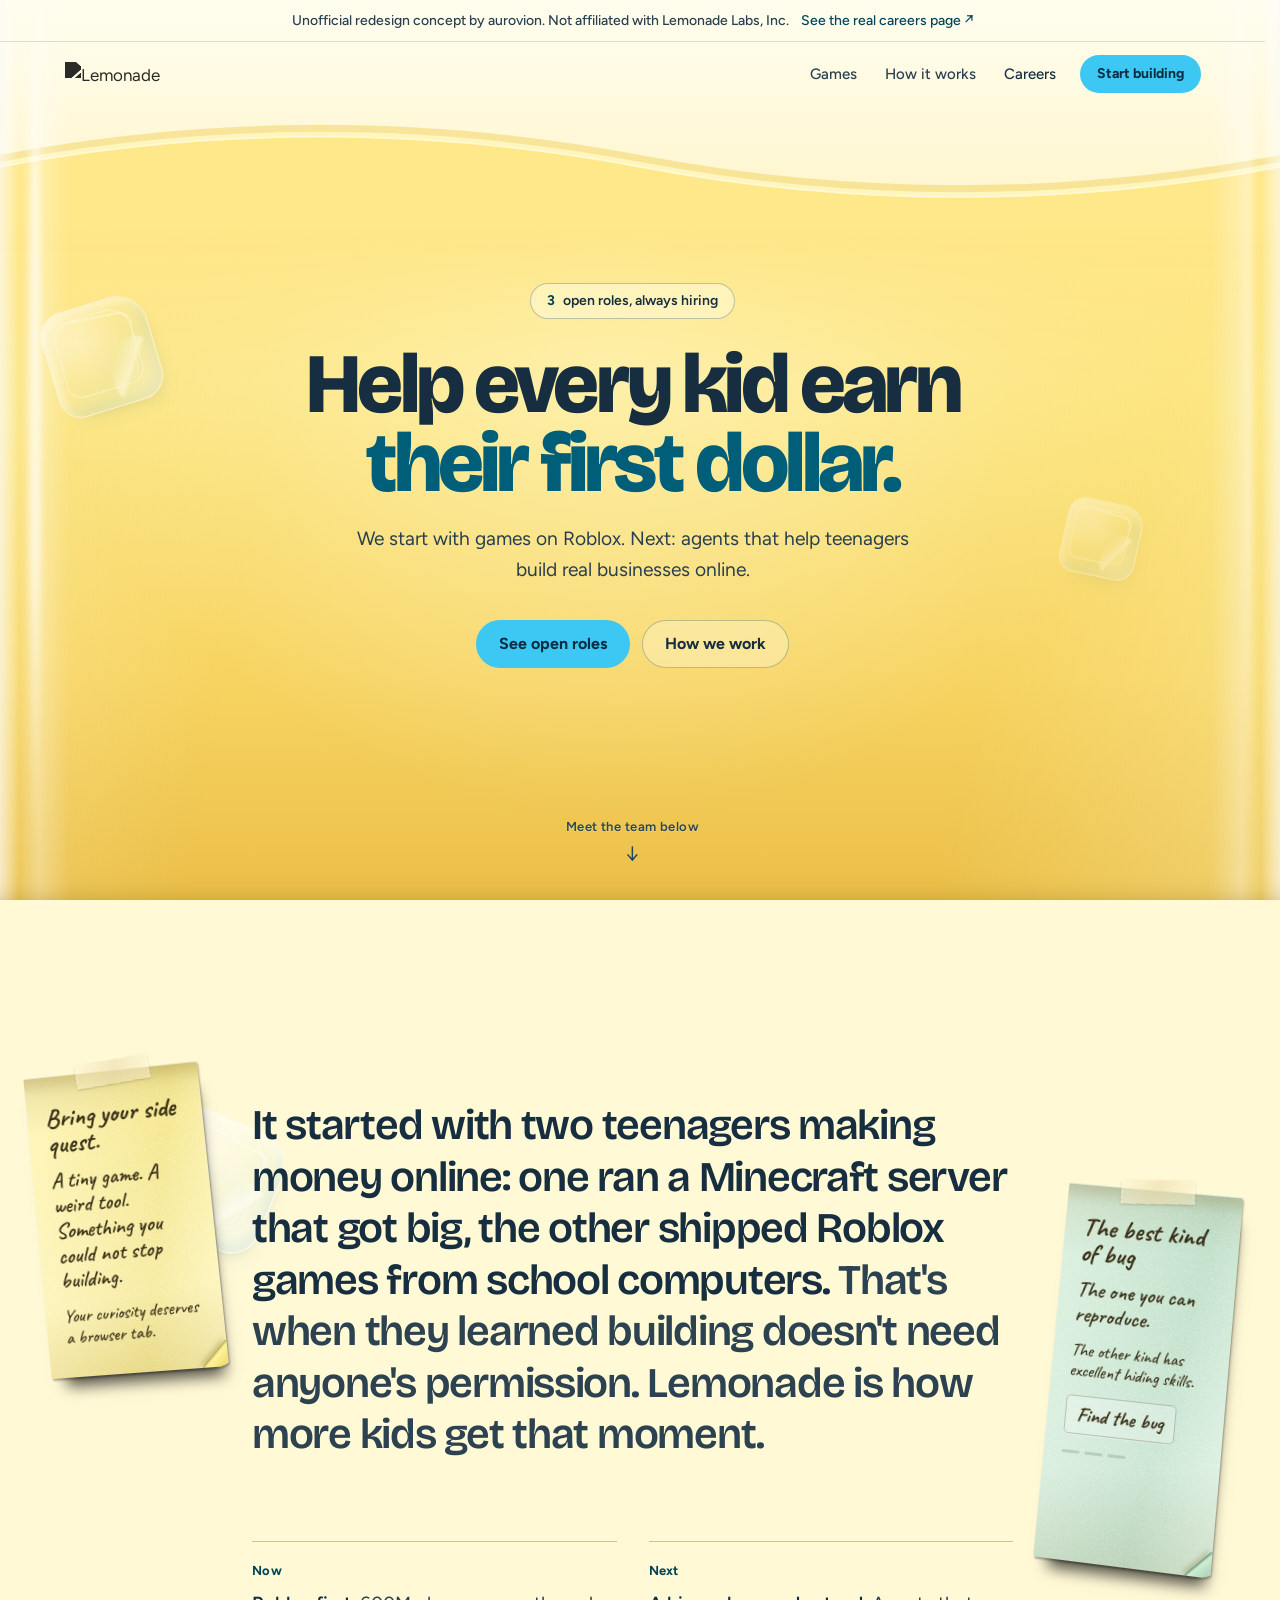
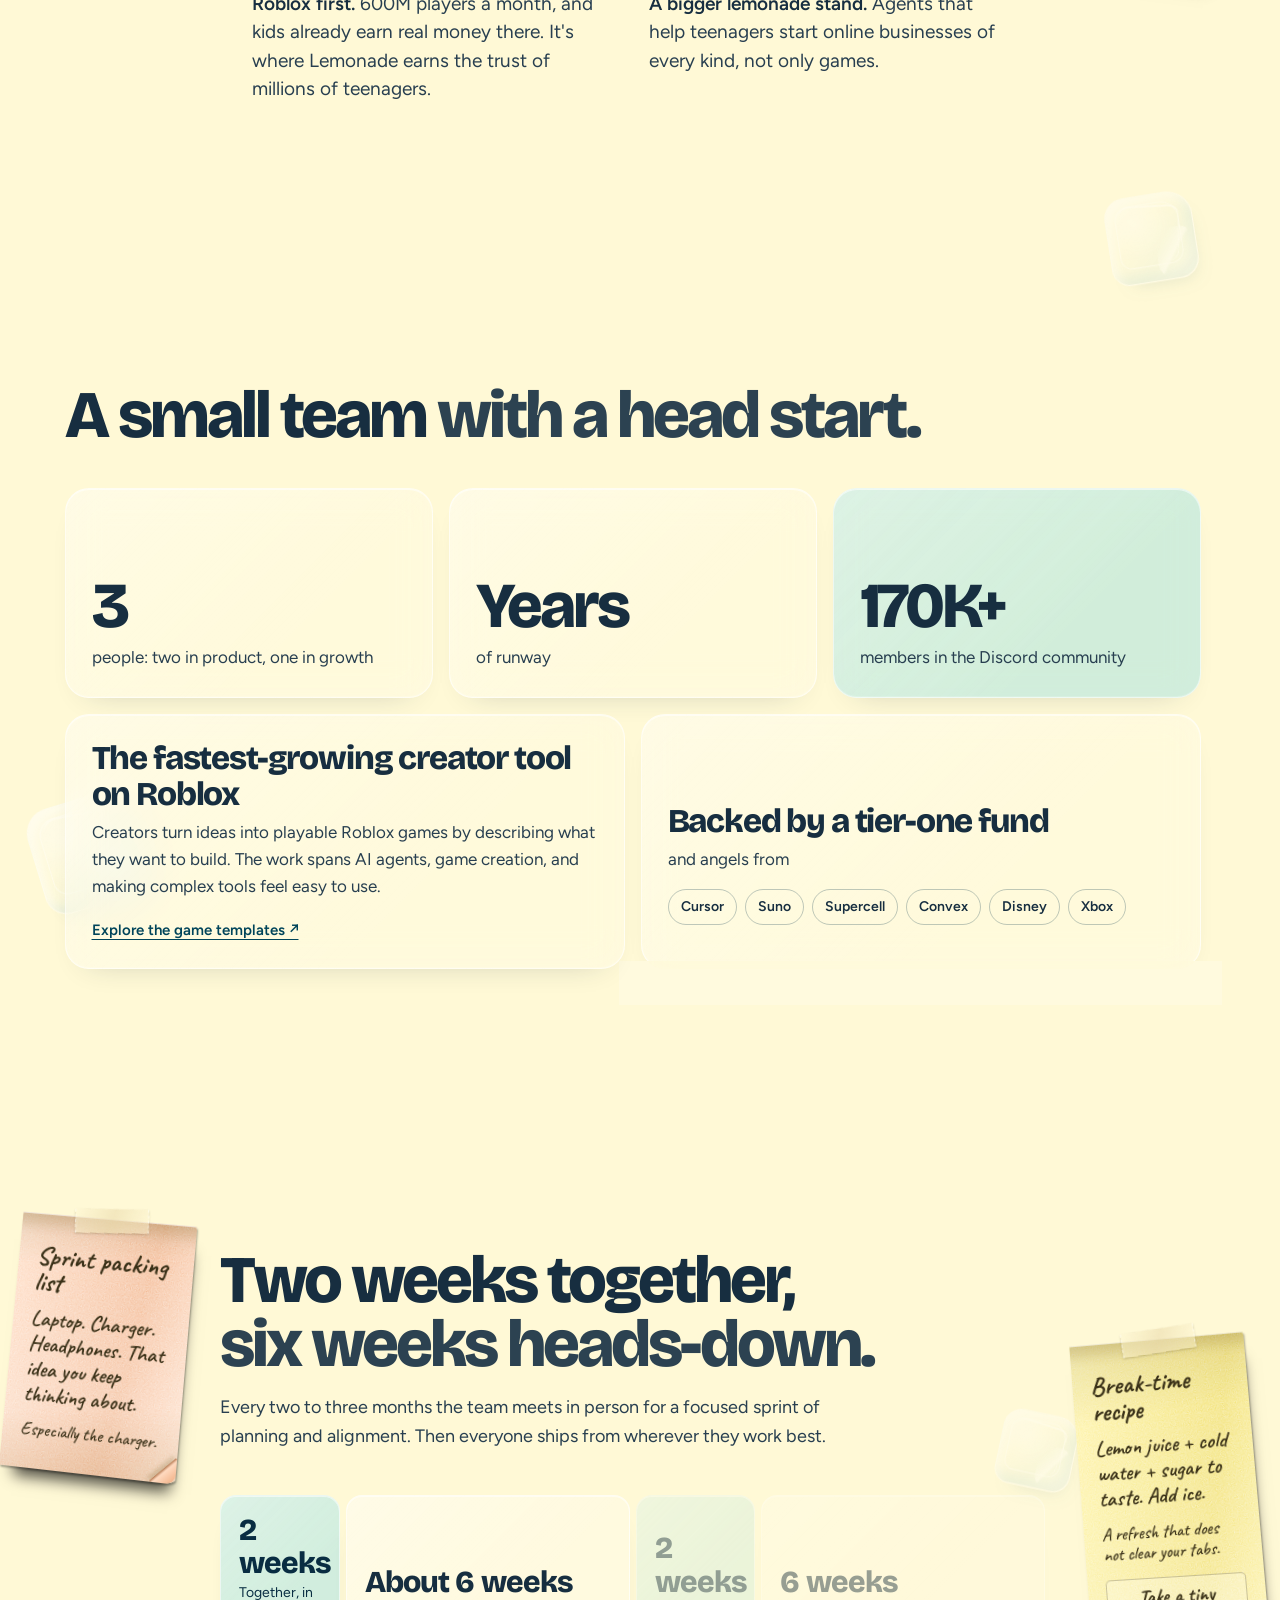
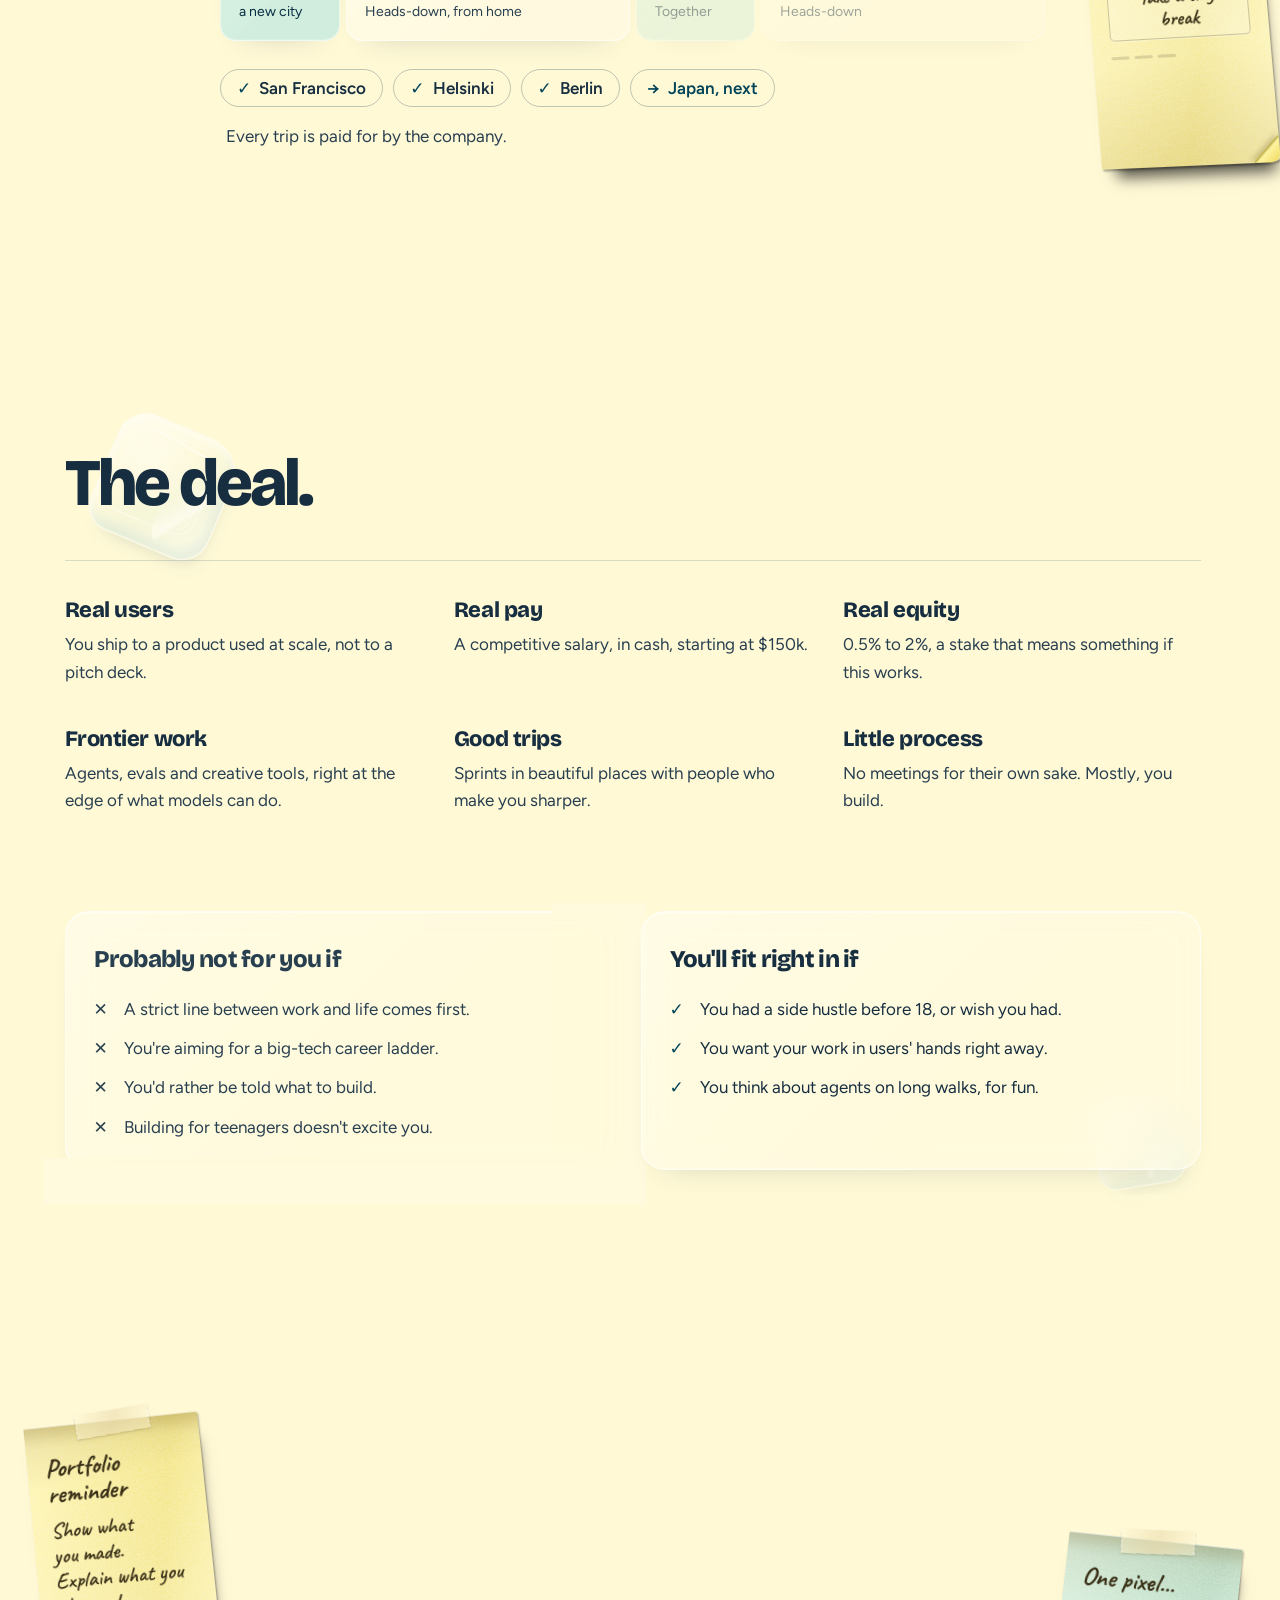
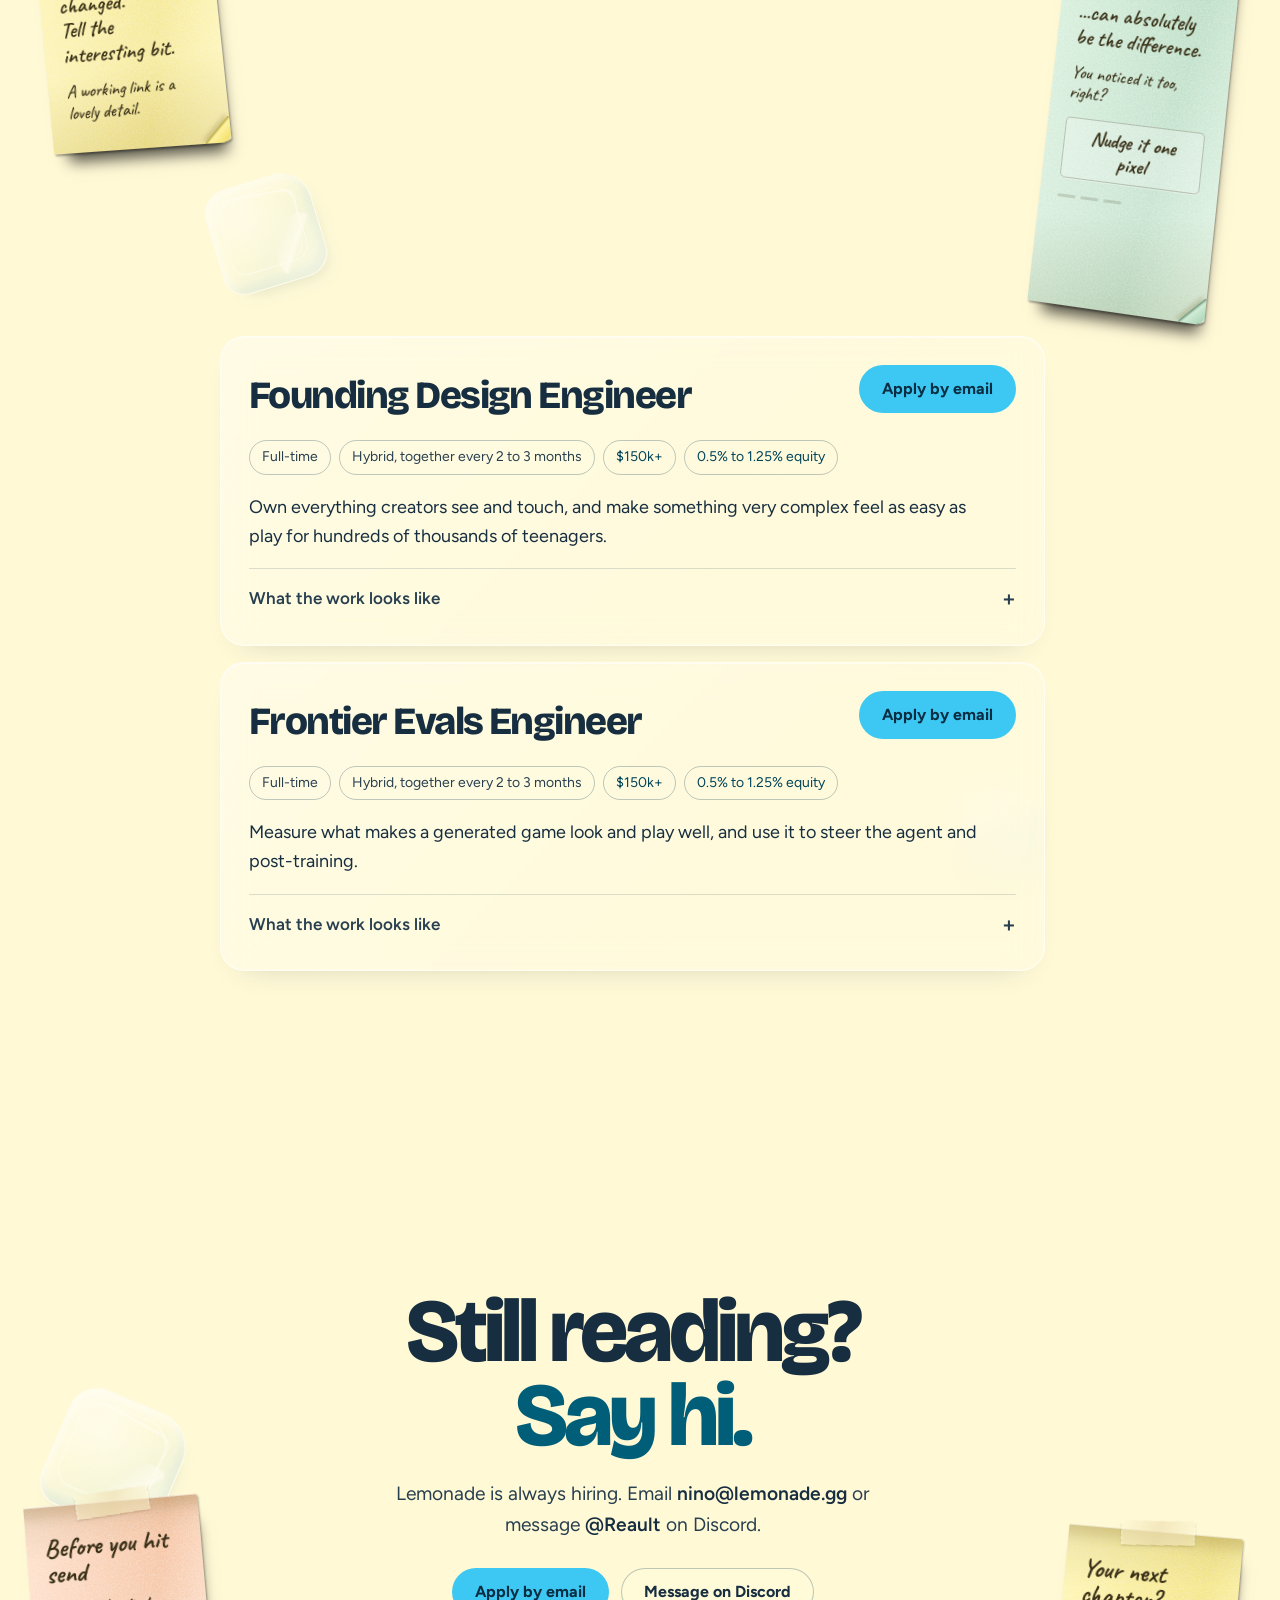
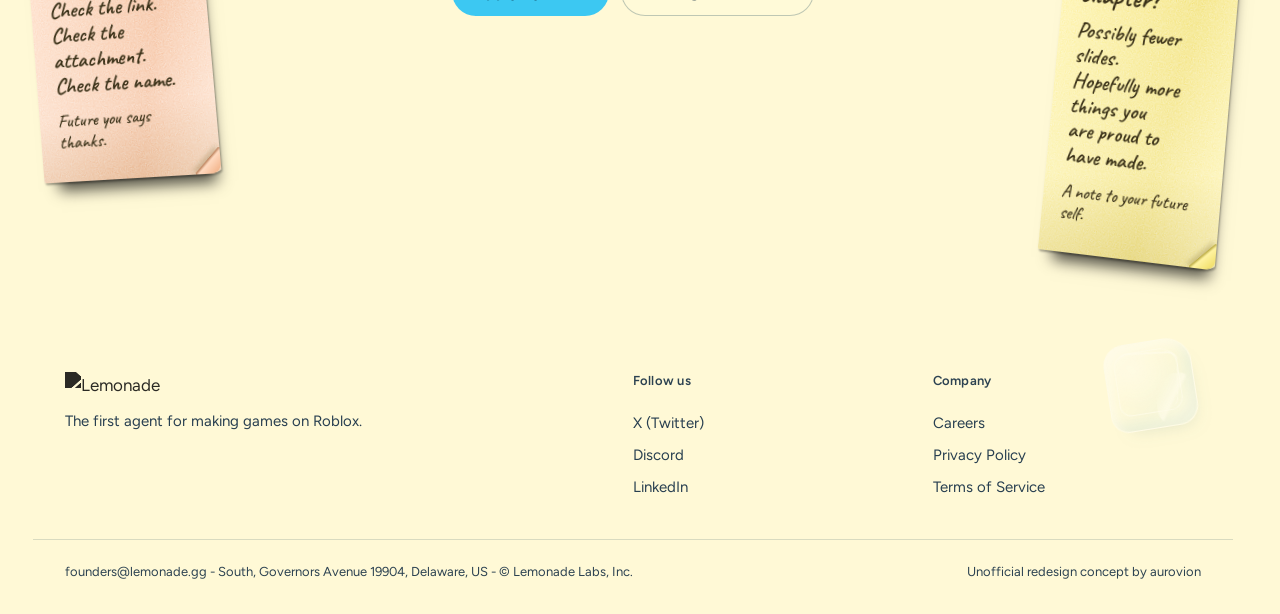
==== careers/index.html @ 708372db "Add files via upload" ====
<!doctype html>
<html lang="en" class="lemonade-theme careers-page">
<!--
Lemonade glass experiment. Scope: background and the contrast of existing surfaces.
THESIS: the viewport is a glass of lemonade; rising bubbles replace the night sky.
OWN-WORLD: transparent lemon yellow, cyan accents and blue ink, refracted edges, a slow liquid surface.
STORY: the original game-building and careers content and interactions stay in place.
FIRST VIEWPORT: the existing centered hero sits beneath a full-width liquid meniscus.
FORM: user-selected background experiment; existing page composition is retained.
-->
<head>
<meta charset="utf-8">
<meta name="viewport" content="width=device-width, initial-scale=1">
<title>Careers · Lemonade · Redesign concept</title>
<meta name="description" content="Unofficial redesign concept of the Lemonade careers page: the mission, how the team works, and the open roles.">
<!-- A concept of someone else's product: keep it out of search results. -->
<meta name="robots" content="noindex">
<meta name="theme-color" content="#fff9d6">
<script src="../background-state.js"></script>
<link rel="preconnect" href="https://fonts.googleapis.com">
<link rel="preconnect" href="https://fonts.gstatic.com" crossorigin>
<link rel="stylesheet" href="https://fonts.googleapis.com/css2?family=Bricolage+Grotesque:opsz,wght@12..96,500..800&family=Figtree:wght@400..700&family=Caveat:wght@500;600;700&display=swap">
<script src="script.js"></script>
<link rel="stylesheet" href="styles.css">
<link rel="stylesheet" href="../glass.css">
<script src="../pink-fluid.js" defer></script>
<script src="../glass.js" defer></script>
</head>
<body>
<div class="lemonade-glass" aria-hidden="true">
  <div class="glass-air"></div><div class="surface-fill"></div>
  <div class="liquid-body"><div class="liquid-light"></div>
    <div class="pink-spread"></div>
    <div class="fizz-field"></div>
    <div class="bubble-field">
      <div class="bubble-layer bubbles-far" data-bubble-depth="0.25"></div>
      <div class="bubble-layer bubbles-mid" data-bubble-depth="0.55"></div>
      <div class="bubble-layer bubbles-near" data-bubble-depth="1"></div>
    </div>
  </div>
  <div class="surface-viewport">
<div class="lemonade-surface" aria-hidden="true">
  <div class="liquid-surface surface-back"><svg fill="#f3d668" viewBox="0 0 2880 160" preserveAspectRatio="none" focusable="false"><path d="M0 64 C240 18 480 18 720 64 C960 110 1200 110 1440 64 C1680 18 1920 18 2160 64 C2400 110 2640 110 2880 64 V160 H0Z"/></svg></div>
  <div class="liquid-surface surface-middle"><svg fill="#fff6bf" viewBox="0 0 2880 160" preserveAspectRatio="none" focusable="false"><path d="M0 64 C240 18 480 18 720 64 C960 110 1200 110 1440 64 C1680 18 1920 18 2160 64 C2400 110 2640 110 2880 64 V160 H0Z"/></svg></div>
  <div class="liquid-surface surface-front"><svg fill="#ffe88a" viewBox="0 0 2880 160" preserveAspectRatio="none" focusable="false"><path d="M0 64 C240 18 480 18 720 64 C960 110 1200 110 1440 64 C1680 18 1920 18 2160 64 C2400 110 2640 110 2880 64 V160 H0Z"/><path class="wave-edge" fill="none" d="M0 64 C240 18 480 18 720 64 C960 110 1200 110 1440 64 C1680 18 1920 18 2160 64 C2400 110 2640 110 2880 64"/></svg></div>
</div>
  </div>
  <div class="pink-pour">
    <div class="pink-plume"><svg viewBox="0 0 600 700" preserveAspectRatio="xMidYMin meet" focusable="false">
      <defs>
        <linearGradient id="dye-ribbon" x1="0" y1="0" x2=".2" y2="1"><stop stop-color="#cc244f" stop-opacity=".78"/><stop offset=".36" stop-color="#e64376" stop-opacity=".52"/><stop offset="1" stop-color="#f29bb8" stop-opacity="0"/></linearGradient>
        <radialGradient id="dye-cloud"><stop stop-color="#e9477a" stop-opacity=".38"/><stop offset=".5" stop-color="#ed7299" stop-opacity=".2"/><stop offset="1" stop-color="#f6b4cc" stop-opacity="0"/></radialGradient>
        <filter id="dye-wisp" x="-25%" y="-15%" width="150%" height="140%"><feTurbulence type="fractalNoise" baseFrequency=".012 .023" numOctaves="2" seed="8" result="flow"/><feDisplacementMap in="SourceGraphic" in2="flow" scale="24" xChannelSelector="R" yChannelSelector="G"/><feGaussianBlur stdDeviation="2.5"/></filter>
      </defs>
      <g class="dye-ribbons" fill="url(#dye-ribbon)" filter="url(#dye-wisp)">
        <path class="dye-ribbon dye-ribbon-main" d="M291 0C286 80 316 126 288 206S220 308 272 395S336 530 279 658L352 662C387 544 315 446 332 358S369 228 328 158S315 46 310 0Z"/>
        <path class="dye-ribbon dye-ribbon-left" d="M287 94C270 181 274 236 218 283S107 368 142 433S231 498 210 588L277 641C303 526 226 451 209 407S287 311 301 259S315 159 304 103Z"/>
        <path class="dye-ribbon dye-ribbon-right" d="M310 133C321 210 332 243 379 297S456 385 420 454S355 536 385 651L462 637C437 523 492 474 487 421S429 322 394 272S341 177 331 135Z"/>
      </g>
      <g class="dye-clouds" fill="url(#dye-cloud)"><ellipse cx="271" cy="335" rx="190" ry="210"/><ellipse cx="377" cy="482" rx="206" ry="194"/><ellipse cx="176" cy="502" rx="174" ry="166"/></g>
    </svg></div>
    <span class="pour-stream"></span><span class="pour-impact"></span>
  </div>
</div>

<div class="ice-field" aria-hidden="true"></div>
<div class="glass-refraction" aria-hidden="true"></div>
<div class="concept-bar">
  <span>Unofficial redesign concept by aurovion. Not affiliated with Lemonade Labs, Inc.</span>
  <a href="https://www.notion.so/Join-Lemonade-3347fbd021e480d58066c1613499bcff" target="_blank" rel="noopener">See the real careers page ↗</a>
</div>

<header class="nav">
  <div class="wrap">
    <a class="logo" href="../main/index.html" aria-label="Lemonade home"><img src="https://lemonade.gg/logomark.svg" alt="Lemonade" width="213" height="34"></a>
    <nav aria-label="Primary">
      <a href="../main/index.html#templates">Games</a>
      <a href="../main/index.html#how">How it works</a>
      <a href="index.html" aria-current="page">Careers</a>
      <a class="btn btn-lemon btn-sm" href="https://lemonade.gg/sign-in" target="_blank" rel="noopener">Start building</a>
    </nav>
  </div>
</header>

<main>
  <section class="hero" id="top">
    
    <div class="hero-inner wrap">
      <a class="badge rise" style="--i:0" href="#roles"><b>3</b> open roles, always hiring</a>
      <h1 class="rise" style="--i:1">Help every kid earn <span>their first dollar.</span></h1>
      <p class="lede rise" style="--i:2">We start with games on Roblox. Next: agents that help teenagers build real businesses online.</p>
      <div class="actions rise" style="--i:3">
        <a class="btn btn-lemon" href="#roles">See open roles</a>
        <a class="btn btn-ghost" href="#rhythm">How we work</a>
      </div>
      <a class="scroll-cue" href="#why">Meet the team below<span aria-hidden="true">&#8595;</span></a>
    </div>
  </section>

  <section class="section career-notes-section" id="why">
    <div class="wrap">
    <p class="story reveal">It started with two teenagers making money online: one ran a Minecraft server that got big, the other shipped Roblox games from school computers. <span>That's when they learned building doesn't need anyone's permission. Lemonade is how more kids get that moment.</span></p>
    <dl class="plan">
      <div class="reveal">
        <dt>Now</dt>
        <dd><b>Roblox first.</b> 600M players a month, and kids already earn real money there. It's where Lemonade earns the trust of millions of teenagers.</dd>
      </div>
      <div class="reveal" style="--i:1">
        <dt>Next</dt>
        <dd><b>A bigger lemonade stand.</b> Agents that help teenagers start online businesses of every kind, not only games.</dd>
      </div>
    </dl>
    </div>
<div class="note-scatter" aria-label="Careers desk notes"><details class="note-pocket"><summary>Bring your side quest.</summary><aside class="sticky sticky-paper " style="--tilt:-6deg"><strong>Bring your side quest.</strong><p>A tiny game. A weird tool. Something you could not stop building.</p><small>Your curiosity deserves a browser tab.</small></aside></details><details class="note-pocket"><summary>The best kind of bug</summary><aside class="sticky sticky-paper sticky-mint" style="--tilt:5deg"><strong>The best kind of bug</strong><p>The one you can reproduce.</p><small>The other kind has excellent hiding skills.</small><button class="egg-button" type="button" data-egg="boss">Find the bug</button><output class="egg-result" aria-live="polite"></output></aside></details></div>
  </section>

  <section class="section wrap" id="now">
    <div class="now-head reveal">
      <h2>A small team <span>with a head start.</span></h2>
    </div>
    <div class="stats">
      <div class="stat reveal"><b>3</b><span>people: two in product, one in growth</span></div>
      <div class="stat stat-lemon reveal" style="--i:1"><b>Years</b><span>of runway</span></div>
      <div class="stat stat-aqua reveal" style="--i:2"><b>170K+</b><span>members in the Discord community</span></div>
      <div class="stat stat-text reveal"><b>The fastest-growing creator tool on Roblox</b><span>Creators turn ideas into playable Roblox games by describing what they want to build. The work spans AI agents, game creation, and making complex tools feel easy to use.</span><a href="../main/index.html#templates" style="margin-top:12px; color:var(--lemon); font-size:15px; font-weight:600; text-decoration:underline; text-underline-offset:4px">Explore the game templates &#8599;</a></div>
      <div class="stat stat-text reveal" style="--i:1">
        <b>Backed by a tier-one fund</b>
        <span>and angels from</span>
        <ul class="backers">
          <li>Cursor</li><li>Suno</li><li>Supercell</li><li>Convex</li><li>Disney</li><li>Xbox</li>
        </ul>
      </div>
    </div>
  </section>

  <section class="section wrap career-notes-section" id="rhythm">
    <div class="reveal">
      <h2>Two weeks together, <span>six weeks heads-down.</span></h2>
      <p class="section-lede">Every two to three months the team meets in person for a focused sprint of planning and alignment. Then everyone ships from wherever they work best.</p>
    </div>
    <div class="cycle reveal" role="img" aria-label="A repeating cycle: two weeks together in person, then about six weeks of focused work from home">
      <div class="seg together"><b>2 weeks</b><span>Together, in a new city</span></div>
      <div class="seg apart"><b>About 6 weeks</b><span>Heads-down, from home</span></div>
      <div class="seg together fade"><b>2 weeks</b><span>Together</span></div>
      <div class="seg apart fade"><b>6 weeks</b><span>Heads-down</span></div>
    </div>
    <ul class="cities reveal">
      <li>San Francisco</li>
      <li>Helsinki</li>
      <li>Berlin</li>
      <li class="next">Japan, next</li>
      <li class="note">Every trip is paid for by the company.</li>
    </ul>
<div class="note-scatter" aria-label="Careers desk notes"><details class="note-pocket"><summary>Sprint packing list</summary><aside class="sticky sticky-paper sticky-peach" style="--tilt:5deg"><strong>Sprint packing list</strong><p>Laptop. Charger. Headphones. That idea you keep thinking about.</p><small>Especially the charger.</small></aside></details><details class="note-pocket"><summary data-pink-recipe="Pinkade break-time recipe">Break-time recipe</summary><aside class="sticky sticky-paper " style="--tilt:-5deg"><strong data-pink-recipe="Pinkade break-time recipe">Break-time recipe</strong><p data-pink-recipe="Lemon juice + cold water + a splash of cranberry juice. Add sugar to taste, ice, and stir.">Lemon juice + cold water + sugar to taste. Add ice.</p><small data-pink-recipe="A berry-bright break. Your tabs are safe.">A refresh that does not clear your tabs.</small><button class="egg-button" type="button" data-egg="mix">Take a tiny break</button><output class="egg-result" aria-live="polite"></output></aside></details></div>
  </section>

  <section class="section wrap" id="deal">
    <div class="reveal">
      <h2>The deal.</h2>
    </div>
    <dl class="deal">
      <div class="reveal"><dt>Real users</dt><dd>You ship to a product used at scale, not to a pitch deck.</dd></div>
      <div class="reveal" style="--i:1"><dt>Real pay</dt><dd>A competitive salary, in cash, starting at $150k.</dd></div>
      <div class="reveal" style="--i:2"><dt>Real equity</dt><dd>0.5% to 2%, a stake that means something if this works.</dd></div>
      <div class="reveal"><dt>Frontier work</dt><dd>Agents, evals and creative tools, right at the edge of what models can do.</dd></div>
      <div class="reveal" style="--i:1"><dt>Good trips</dt><dd>Sprints in beautiful places with people who make you sharper.</dd></div>
      <div class="reveal" style="--i:2"><dt>Little process</dt><dd>No meetings for their own sake. Mostly, you build.</dd></div>
    </dl>
    <div class="filter">
      <div class="fit no reveal">
        <h3>Probably not for you if</h3>
        <ul>
          <li>A strict line between work and life comes first.</li>
          <li>You're aiming for a big-tech career ladder.</li>
          <li>You'd rather be told what to build.</li>
          <li>Building for teenagers doesn't excite you.</li>
        </ul>
      </div>
      <div class="fit yes reveal" style="--i:1">
        <h3>You'll fit right in if</h3>
        <ul>
          <li>You had a side hustle before 18, or wish you had.</li>
          <li>You want your work in users' hands right away.</li>
          <li>You think about agents on long walks, for fun.</li>
        </ul>
      </div>
    </div>
  </section>

  <section class="section wrap career-notes-section" id="roles">
    <div class="roles-head reveal">
      <h2>Open roles.</h2>
      <p class="section-lede">Full-time and hybrid. Apply by email, or send @Reault a message on Discord.</p>
    </div>
    <div class="roles">
      <article class="role reveal">
        <div class="role-top">
          <div>
            <h3>Founding AI Engineer</h3>
            <ul class="role-meta">
              <li>Full-time</li>
              <li>Hybrid, together every 2 to 3 months</li>
              <li class="money">$150k+</li>
              <li class="money">0.75% to 2% equity</li>
            </ul>
          </div>
          <a class="btn btn-lemon" href="mailto:nino@lemonade.gg?subject=Founding%20AI%20Engineer">Apply by email</a>
        </div>
        <p class="role-summary">Own the agent harness and eval systems behind every game Lemonade makes, and lead a new project: an agent that works on one game for hours, not seconds.</p>
        <details class="role-more">
          <summary>What the work looks like</summary>
          <div class="role-grid">
            <div>
              <h4>You'll own</h4>
              <ul>
                <li>The agent harness and eval infrastructure, end to end.</li>
                <li>Testing new frontier and open-source models at launch, and tuning the harness to get the best out of each.</li>
                <li>Feedback loops that turn real user failures into evals and deterministic checks.</li>
                <li>A long-horizon project: an agent that builds a solid game scaffold over hours.</li>
              </ul>
            </div>
            <div>
              <h4>What matters</h4>
              <ul>
                <li>You treat the harness as a product, not a thin wrapper around an API.</li>
                <li>You trust evals, traces and repeated experiments over impressive demos.</li>
                <li>You move across the whole AI stack, and you can feel when a game loop is off.</li>
              </ul>
            </div>
            <div>
              <h4>After 3 months</h4>
              <p>Whole categories of agent mistakes are gone for hundreds of thousands of users, because you caught them and added checks.</p>
              <h4>Stack</h4>
              <p>Next.js, Convex, TypeScript. Claude and Cursor Agent SDKs, Fly, Docker.</p>
            </div>
          </div>
        </details>
      </article>

      <article class="role reveal">
        <div class="role-top">
          <div>
            <h3>Founding Design Engineer</h3>
            <ul class="role-meta">
              <li>Full-time</li>
              <li>Hybrid, together every 2 to 3 months</li>
              <li class="money">$150k+</li>
              <li class="money">0.5% to 1.25% equity</li>
            </ul>
          </div>
          <a class="btn btn-lemon" href="mailto:nino@lemonade.gg?subject=Founding%20Design%20Engineer">Apply by email</a>
        </div>
        <p class="role-summary">Own everything creators see and touch, and make something very complex feel as easy as play for hundreds of thousands of teenagers.</p>
        <details class="role-more">
          <summary>What the work looks like</summary>
          <div class="role-grid">
            <div>
              <h4>You'll own</h4>
              <ul>
                <li>The path from idea to published game: onboarding, learning each creator's taste, getting them to a finished game faster.</li>
                <li>The landing page, and the look and feel of Discord launches.</li>
                <li>How parallel agents show their work, often a teenager's first close look at AI.</li>
              </ul>
            </div>
            <div>
              <h4>What matters</h4>
              <ul>
                <li>You notice the details most people skip, and they bother you until they're right.</li>
                <li>You design for flow: the moment the tool disappears and making the game is just fun.</li>
                <li>You'd rather explore what matters than execute someone else's spec.</li>
              </ul>
            </div>
            <div>
              <h4>After 3 months</h4>
              <p>Something you shipped got creators so excited that they brought their friends.</p>
              <h4>Teams we admire</h4>
              <p>Flora, Suno, VVD, Remy, Orchids and Manus.</p>
            </div>
          </div>
        </details>
      </article>

      <article class="role reveal">
        <div class="role-top">
          <div>
            <h3>Frontier Evals Engineer</h3>
            <ul class="role-meta">
              <li>Full-time</li>
              <li>Hybrid, together every 2 to 3 months</li>
              <li class="money">$150k+</li>
              <li class="money">0.5% to 1.25% equity</li>
            </ul>
          </div>
          <a class="btn btn-lemon" href="mailto:nino@lemonade.gg?subject=Frontier%20Evals%20Engineer">Apply by email</a>
        </div>
        <p class="role-summary">Measure what makes a generated game look and play well, and use it to steer the agent and post-training.</p>
        <details class="role-more">
          <summary>What the work looks like</summary>
          <div class="role-grid">
            <div>
              <h4>You'll own</h4>
              <ul>
                <li>Hard, useful evals for visuals, gameplay and code.</li>
                <li>Testing new models at launch, digging into failures, and recommending harness changes.</li>
                <li>Rubrics and best practices, written with the Roblox expert scripters Lemonade already works with.</li>
                <li>Sharing promising results with the 170K+ member Discord.</li>
              </ul>
            </div>
            <div>
              <h4>What matters</h4>
              <ul>
                <li>Evidence over vibes: evals, traces and repeated experiments.</li>
                <li>Judgment about when to use deterministic checks and when to bring in experts.</li>
                <li>Game taste, and real curiosity about what frontier models can do.</li>
              </ul>
            </div>
            <div>
              <h4>After 3 months</h4>
              <p>Your evals catch games that look or play badly, and when a new model ships you can say where it's better and what to change.</p>
              <h4>Stack</h4>
              <p>Next.js, Convex, TypeScript. Claude and Cursor Agent SDKs, Fly, Docker.</p>
            </div>
          </div>
        </details>
      </article>
    </div>
<div class="note-scatter" aria-label="Careers desk notes"><details class="note-pocket"><summary>Portfolio reminder</summary><aside class="sticky sticky-paper " style="--tilt:-6deg"><strong>Portfolio reminder</strong><p>Show what you made.<br>Explain what you changed.<br>Tell the interesting bit.</p><small>A working link is a lovely detail.</small></aside></details><details class="note-pocket"><summary>One pixel...</summary><aside class="sticky sticky-paper sticky-mint" style="--tilt:6deg"><strong>One pixel...</strong><p>...can absolutely be the difference.</p><small>You noticed it too, right?</small><button class="egg-button" type="button" data-egg="berry">Nudge it one pixel</button><output class="egg-result" aria-live="polite"></output></aside></details></div>
  </section>

  <section class="finale career-notes-section" id="apply">
    
<div class="gems" aria-hidden="true">
      <img class="g1" src="https://lemonade.gg/_next/image?url=%2Fvisuals%2Fgems%2F1.webp&w=256&q=75" alt="" loading="lazy">
      <img class="g2" src="https://lemonade.gg/_next/image?url=%2Fvisuals%2Fgems%2F6.webp&w=256&q=75" alt="" loading="lazy">
      <img class="g3" src="https://lemonade.gg/_next/image?url=%2Fvisuals%2Fgems%2F2.webp&w=128&q=75" alt="" loading="lazy">
      <img class="g4" src="https://lemonade.gg/_next/image?url=%2Fvisuals%2Fgems%2F5.webp&w=128&q=75" alt="" loading="lazy">
      <img class="g5" src="https://lemonade.gg/_next/image?url=%2Fvisuals%2Fgems%2F4.webp&w=128&q=75" alt="" loading="lazy">
    </div>
    <div class="wrap finale-inner reveal">
      <h2>Still reading? <span>Say hi.</span></h2>
      <p>Lemonade is always hiring. Email <b>nino@lemonade.gg</b> or message <b>@Reault</b> on Discord.</p>
      <div class="actions">
        <a class="btn btn-lemon" href="mailto:nino@lemonade.gg">Apply by email</a>
        <a class="btn btn-ghost" href="https://discord.gg/7btEPHUF4S" target="_blank" rel="noopener">Message on Discord</a>
      </div>
    </div>
<div class="note-scatter" aria-label="Careers desk notes"><details class="note-pocket"><summary>Before you hit send</summary><aside class="sticky sticky-paper sticky-peach" style="--tilt:-5deg"><strong>Before you hit send</strong><p>Check the link.<br>Check the attachment.<br>Check the name.</p><small>Future you says thanks.</small></aside></details><details class="note-pocket"><summary>Your next chapter?</summary><aside class="sticky sticky-paper " style="--tilt:5deg"><strong>Your next chapter?</strong><p>Possibly fewer slides.<br>Hopefully more things you are proud to have made.</p><small>A note to your future self.</small></aside></details></div>
  </section>
</main>

<footer class="footer">
  <div class="wrap footer-grid">
    <div class="footer-brand">
      <img src="https://lemonade.gg/logomark.svg" alt="Lemonade" width="213" height="34">
      <p>The first agent for making games on Roblox.</p>
    </div>
    <nav aria-label="Follow us">
      <h4>Follow us</h4>
      <a href="https://x.com/gg_lemonade" target="_blank" rel="noopener">X (Twitter)</a>
      <a href="https://discord.gg/7btEPHUF4S" target="_blank" rel="noopener">Discord</a>
      <a href="https://www.linkedin.com/company/lemonadegg/" target="_blank" rel="noopener">LinkedIn</a>
    </nav>
    <nav aria-label="Company">
      <h4>Company</h4>
      <a href="index.html" aria-current="page">Careers</a>
      <a href="https://lemonade.gg/privacy-policy" target="_blank" rel="noopener">Privacy Policy</a>
      <a href="https://lemonade.gg/terms-of-service" target="_blank" rel="noopener">Terms of Service</a>
    </nav>
  </div>
  <div class="wrap footer-base">
    <span>founders@lemonade.gg - South, Governors Avenue 19904, Delaware, US - © Lemonade Labs, Inc.</span>
    <span>Unofficial redesign concept by aurovion</span>
  </div>
</footer>


</body>
</html>
---- careers/styles.css ----
/* Careers styles; shared visual language with ../main/styles.css. */
  :root {
    color-scheme: dark;
    interpolate-size: allow-keywords;
    --night: #070b18;
    --night-2: #0c1326;
    --night-3: #131c35;
    --dusk: #0c1a35;
    --line: rgb(214 232 255 / .09);
    --line-strong: rgb(214 232 255 / .18);
    --text: #f3f7fb;
    --muted: #a3b1c6;
    --subtle: #7f8ca3;
    --lemon: #ffd84d;
    --lemon-hover: #ffe27a;
    --lemon-ink: #1a1400;
    --aqua: #3cc8f2;
    --display: "Bricolage Grotesque", "Arial Black", system-ui, sans-serif;
    --ui: "Figtree", system-ui, -apple-system, "Segoe UI", sans-serif;
    --ease: cubic-bezier(.16, 1, .3, 1);
    --r: 24px;
    --r-inner: 16px;
    --grain: url("data:image/svg+xml,%3Csvg xmlns='http://www.w3.org/2000/svg' width='160' height='160'%3E%3Cfilter id='n'%3E%3CfeTurbulence type='fractalNoise' baseFrequency='.85' numOctaves='3' stitchTiles='stitch'/%3E%3CfeColorMatrix values='0 0 0 0 1 0 0 0 0 1 0 0 0 0 1 0 0 0 .6 0'/%3E%3C/filter%3E%3Crect width='100%25' height='100%25' filter='url(%23n)'/%3E%3C/svg%3E");
  }
  *, *::before, *::after { box-sizing: border-box; }
  [hidden] { display: none !important; }
  html { scroll-padding-top: 84px; scrollbar-gutter: stable; }
  @media (prefers-reduced-motion: no-preference) { html { scroll-behavior: smooth; } }
  body { margin: 0; background: var(--night); color: var(--text); font: 400 17px/1.6 var(--ui); -webkit-font-smoothing: antialiased; }
  h1, h2, h3, h4 { margin: 0; font-family: var(--display); font-weight: 800; letter-spacing: -.035em; text-wrap: balance; }
  p, figure, dl, dd { margin: 0; }
  p { text-wrap: pretty; }
  a { color: inherit; text-decoration: none; }
  button { font: inherit; color: inherit; }
  img { display: block; max-width: 100%; }
  ::selection { background: var(--lemon); color: var(--lemon-ink); }
  :focus-visible { outline: 2px solid var(--aqua); outline-offset: 3px; }
  .wrap { width: 100%; max-width: 1200px; margin-inline: auto; padding-inline: clamp(16px, 4vw, 32px); }

  .concept-bar { position: relative; z-index: 11; display: flex; flex-wrap: wrap; justify-content: center; gap: 4px 12px; padding: 8px 16px; border-bottom: 1px solid var(--line); background: #050814; font-size: 13px; color: var(--muted); text-align: center; }
  .concept-bar a { color: var(--aqua); }

  .nav { position: sticky; top: 0; z-index: 10; border-bottom: 1px solid transparent; background: transparent; backdrop-filter: none; -webkit-backdrop-filter: none; transition: background-color .2s ease, border-color .2s ease; }
  .has-scrolled .nav { border-bottom-color: var(--line); background: rgb(7 11 24 / .72); backdrop-filter: blur(16px) saturate(150%); -webkit-backdrop-filter: blur(16px) saturate(150%); }
  @media (prefers-reduced-motion: reduce) { .nav { transition: none; } }
  .nav .wrap { height: 64px; display: flex; align-items: center; justify-content: space-between; }
  .logo img { width: 150px; height: auto; }
  .nav nav { display: flex; align-items: center; gap: 4px; }
  .nav nav a:not(.btn) { padding: 8px 12px; font-size: 15px; font-weight: 500; color: var(--muted); transition: color .2s; }
  .nav nav a:not(.btn):hover, .nav nav a[aria-current="page"] { color: var(--text); }
  .nav .btn { margin-left: 8px; }

  .btn { display: inline-flex; align-items: center; justify-content: center; gap: 8px; height: 48px; padding: 0 22px; border: 1px solid transparent; border-radius: 999px; font: 700 16px/1 var(--ui); white-space: nowrap; cursor: pointer; transition: transform .2s var(--ease), background-color .2s, border-color .2s; }
  .btn:active { transform: translateY(1px) scale(.98); }
  .btn-lemon { background: var(--lemon); color: var(--lemon-ink); box-shadow: inset 0 -3px 0 rgb(0 0 0 / .14), 0 12px 30px -12px rgb(255 216 77 / .55); }
  .btn-lemon:hover { background: var(--lemon-hover); }
  .btn-ghost { background: rgb(255 255 255 / .04); border-color: var(--line-strong); color: var(--text); }
  .btn-ghost:hover { background: rgb(255 255 255 / .09); }
  .btn-sm { height: 38px; padding: 0 16px; font-size: 14px; }

  /* The sky starts on the page color, so it can follow any section without a seam. */
  .sky { position: absolute; inset: 0; z-index: -1; overflow: hidden; background: linear-gradient(180deg, var(--night) 0%, #060b1c 30%, #0a1834 55%, #103a63 72%, #1f7ea5 82%, #7fdcf5 87%); }
  /* Grain fades out at both edges; a hard stop would draw a line where the sky meets the next section. */
  .sky::after { content: ""; position: absolute; inset: 0; background: var(--grain); opacity: .08; -webkit-mask-image: linear-gradient(transparent, #000 12%, #000 80%, transparent); mask-image: linear-gradient(transparent, #000 12%, #000 80%, transparent); }
  .stars { position: absolute; inset: -80px -60px 26%; pointer-events: none;
    -webkit-mask-image: linear-gradient(#000 30%, transparent 100%);
    mask-image: linear-gradient(#000 30%, transparent 100%); }
  .star-layer { position: absolute; inset: 0; opacity: .7; background-repeat: repeat;
    transform: translate3d(var(--px, 0px), var(--py, 0px), 0); }
  .star-layer.far { background-image:
    radial-gradient(1px 1px at 22px 34px, #fff 70%, transparent),
    radial-gradient(1px 1px at 128px 86px, #c8ecff 65%, transparent),
    radial-gradient(.8px .8px at 64px 156px, #fff 65%, transparent),
    radial-gradient(1px 1px at 178px 112px, #fff 65%, transparent);
    background-size: 193px 181px, 251px 223px, 139px 167px, 283px 197px; }
  .star-layer.mid { opacity: .8; background-image:
    radial-gradient(1.5px 1.5px at 48px 63px, #e2f5ff 65%, transparent),
    radial-gradient(1.2px 1.2px at 168px 132px, #fff 65%, transparent),
    radial-gradient(1.3px 1.3px at 93px 208px, #c8ecff 65%, transparent);
    background-size: 271px 251px, 317px 293px, 229px 277px; }
  .star-layer.near { opacity: .9; background-image:
    radial-gradient(2px 2px at 103px 82px, #fff 45%, #d0edff 60%, transparent),
    radial-gradient(1.8px 1.8px at 263px 193px, #fff 50%, transparent);
    background-size: 431px 347px, 367px 389px; }
  .gems img { transform: translate3d(var(--px, 0px), var(--py, 0px), 0); }
  @media (prefers-reduced-motion: reduce) {
    .star-layer, .gems img { transform: none !important; }
  }
  .sun { position: absolute; left: 50%; top: 87%; width: min(760px, 110vw); aspect-ratio: 1; border-radius: 50%; translate: -50% -50%; background: radial-gradient(closest-side, #fff8d6 0%, #ffe680 16%, #ffd84d 26%, rgb(255 196 51 / .5) 44%, rgb(255 176 40 / .16) 68%, transparent 100%); }
  .clouds span { position: absolute; height: 14%; border-radius: 50%; background: radial-gradient(closest-side, rgb(210 240 255 / .18), transparent); }
  .clouds span:nth-child(1) { left: -12%; top: 69%; width: 62%; }
  .clouds span:nth-child(2) { right: -16%; top: 73%; width: 70%; }
  .clouds span:nth-child(3) { left: 26%; top: 79%; width: 48%; height: 9%; }
  /* The ground doesn't stop at its section: it ends on dusk blue, and whatever follows
     (the Why section, the footer) starts on that color and fades it out. */
  .ground { position: absolute; inset: 87% 0 0; background: radial-gradient(60% 120% at 50% 0%, rgb(255 216 77 / .26), transparent 60%), linear-gradient(180deg, #10223f, var(--dusk)); }
  .ground::before { content: ""; position: absolute; inset: 0 0 auto; height: 2px; background: linear-gradient(90deg, transparent, rgb(160 235 255 / .9) 30%, #fff6c8 50%, rgb(160 235 255 / .9) 70%, transparent); }

  .section { padding-block: clamp(80px, 11vw, 140px); }
  h2 { font-size: clamp(2.4rem, 5.2vw, 4.4rem); line-height: .96; letter-spacing: -.045em; }
  h2 span { color: var(--subtle); }
  .section-lede { max-width: 52ch; margin-top: 16px; font-size: 18px; color: var(--muted); }

  .footer { background: linear-gradient(180deg, var(--dusk), #050814 360px); }
  .footer-grid { display: grid; grid-template-columns: 2fr 1fr 1fr; gap: 32px; padding-block: 56px 40px; }
  .footer-brand img { width: 140px; height: auto; }
  .footer-brand p { max-width: 30ch; margin-top: 14px; font-size: 15px; color: var(--muted); }
  .footer h4 { margin-bottom: 12px; font: 600 13px/1.4 var(--ui); letter-spacing: .02em; color: var(--subtle); }
  .footer nav { display: grid; align-content: start; gap: 8px; }
  .footer nav a { font-size: 15px; color: var(--muted); transition: color .2s; }
  .footer nav a:hover { color: var(--text); }
  .footer-base { display: flex; flex-wrap: wrap; justify-content: space-between; gap: 10px 24px; padding-block: 22px 32px; border-top: 1px solid var(--line); font-size: 13px; color: var(--subtle); }

  /* Careers: hero */
  .hero { position: relative; isolation: isolate; overflow: hidden; display: grid; min-height: clamp(640px, 90svh, 900px); margin-top: -65px; padding-top: 65px; }
  .hero-inner { position: relative; z-index: 1; display: grid; justify-items: center; align-self: start; padding-block: clamp(90px, 15vh, 160px) clamp(150px, 22vh, 220px); text-align: center; }
  .badge { display: inline-flex; align-items: center; gap: 8px; height: 36px; padding: 0 16px; border: 1px solid var(--line-strong); border-radius: 999px; background: rgb(255 255 255 / .05); backdrop-filter: blur(10px); -webkit-backdrop-filter: blur(10px); font-size: 14px; font-weight: 600; transition: border-color .2s; }
  .badge b { color: var(--lemon); }
  .badge:hover { border-color: rgb(214 232 255 / .34); }
  .hero h1 { max-width: 920px; margin-top: 26px; font-size: clamp(2.9rem, 6.6vw, 5.8rem); line-height: .93; letter-spacing: -.045em; }
  .hero h1 span { display: block; color: var(--lemon); }
  .lede { max-width: 46ch; margin-top: 22px; font-size: clamp(1.05rem, 1.5vw, 1.25rem); color: var(--muted); }
  .hero .actions { display: flex; flex-wrap: wrap; justify-content: center; gap: 12px; margin-top: 34px; }

  /* Why: its full-width background carries the hero's ground on into the night */
  #why { background: linear-gradient(180deg, var(--dusk), var(--night) 420px); }
  .story { max-width: 30ch; font: 600 clamp(1.6rem, 3.3vw, 2.7rem)/1.22 var(--display); letter-spacing: -.03em; }
  .story span { color: var(--subtle); }
  .plan { display: grid; grid-template-columns: repeat(2, minmax(0, 1fr)); gap: 32px; margin-top: clamp(48px, 7vw, 80px); }
  .plan div { padding-top: 20px; border-top: 1px solid var(--line-strong); }
  .plan dt { font: 700 13px/1.4 var(--ui); letter-spacing: .02em; color: var(--lemon); }
  .plan dd { margin-top: 10px; max-width: 42ch; font-size: 19px; line-height: 1.5; color: var(--muted); }
  .plan dd b { color: var(--text); font-weight: 600; }

  /* Where we are: bento of real numbers */
  .now-head { margin-bottom: 40px; }
  .stats { display: grid; grid-template-columns: repeat(6, minmax(0, 1fr)); gap: 16px; }
  .stat { display: flex; flex-direction: column; justify-content: flex-end; gap: 6px; min-height: 210px; padding: 26px; border: 1px solid var(--line); border-radius: var(--r); background: var(--night-2); }
  .stat b { font: 800 clamp(2.6rem, 5vw, 4rem)/1 var(--display); letter-spacing: -.05em; }
  .stat span { color: var(--muted); }
  .stat:nth-child(1), .stat:nth-child(2), .stat:nth-child(3) { grid-column: span 2; }
  .stat:nth-child(4), .stat:nth-child(5) { grid-column: span 3; }
  .stat-lemon { border-color: rgb(255 216 77 / .3); background: radial-gradient(90% 90% at 100% 100%, rgb(255 216 77 / .18), transparent 65%), var(--night-2); }
  .stat-aqua { background: radial-gradient(90% 90% at 0% 100%, rgb(60 200 242 / .16), transparent 65%), var(--night-2); }
  .stat-text b { font-size: clamp(1.7rem, 2.6vw, 2.2rem); line-height: 1.08; letter-spacing: -.035em; }
  .backers { display: flex; flex-wrap: wrap; gap: 8px; margin-top: 10px; padding: 0; list-style: none; }
  .backers li { padding: 6px 12px; border: 1px solid var(--line-strong); border-radius: 999px; font-size: 14px; font-weight: 600; }

  /* How we work: the cycle */
  .cycle { display: flex; gap: 6px; margin-top: 44px; }
  .seg { display: flex; flex-direction: column; justify-content: flex-end; min-width: 0; min-height: 132px; padding: 18px; border-radius: var(--r-inner); }
  .seg b { font: 800 clamp(1.3rem, 2.4vw, 1.9rem)/1.1 var(--display); letter-spacing: -.03em; }
  .seg span { margin-top: 4px; font-size: 14px; line-height: 1.35; }
  .seg.together { flex: 2; background: var(--lemon); color: var(--lemon-ink); }
  .seg.apart { flex: 6; border: 1px solid var(--line-strong); background: var(--night-2); color: var(--muted); }
  .seg.apart b { color: var(--text); }
  .seg.fade { opacity: .45; }
  .cities { display: flex; flex-wrap: wrap; align-items: center; gap: 10px; margin-top: 28px; padding: 0; list-style: none; }
  .cities li { display: inline-flex; align-items: center; gap: 8px; height: 38px; padding: 0 16px; border: 1px solid var(--line-strong); border-radius: 999px; font-weight: 600; }
  .cities li::before { content: "✓"; color: var(--aqua); }
  .cities li.next { border-color: rgb(255 216 77 / .5); color: var(--lemon); }
  .cities li.next::before { content: "→"; color: var(--lemon); }
  .cities li.note { padding: 0 0 0 6px; border: 0; font-weight: 400; color: var(--muted); }
  .cities li.note::before { content: none; }

  /* The deal and the filter */
  .deal { display: grid; grid-template-columns: repeat(3, minmax(0, 1fr)); gap: 40px 32px; margin: 44px 0 0; padding-top: 36px; border-top: 1px solid var(--line); }
  .deal dt { font: 800 22px/1.2 var(--display); letter-spacing: -.02em; }
  .deal dd { margin-top: 8px; color: var(--muted); }
  .filter { display: grid; grid-template-columns: repeat(2, minmax(0, 1fr)); gap: 16px; margin-top: clamp(64px, 8vw, 96px); }
  .fit { padding: 28px; border: 1px solid var(--line); border-radius: var(--r); background: var(--night-2); }
  .fit.yes { border-color: rgb(255 216 77 / .35); background: radial-gradient(90% 80% at 100% 0%, rgb(255 216 77 / .1), transparent 60%), var(--night-2); }
  .fit h3 { font-size: 24px; letter-spacing: -.03em; }
  .fit.no h3 { color: var(--muted); }
  .fit ul { display: grid; gap: 12px; margin: 18px 0 0; padding: 0; list-style: none; }
  .fit li { display: grid; grid-template-columns: 20px 1fr; gap: 10px; color: var(--muted); }
  .fit.no li::before { content: "✕"; color: var(--subtle); }
  .fit.yes li { color: var(--text); }
  .fit.yes li::before { content: "✓"; color: var(--lemon); }

  /* Open roles */
  .roles-head { display: flex; flex-wrap: wrap; align-items: end; justify-content: space-between; gap: 16px; margin-bottom: 36px; }
  .roles { display: grid; gap: 16px; }
  .role { padding: 28px; border: 1px solid var(--line); border-radius: var(--r); background: linear-gradient(180deg, var(--night-3), var(--night-2) 60%); transition: border-color .3s; }
  .role:hover { border-color: var(--line-strong); }
  .role-top { display: flex; flex-wrap: wrap; align-items: flex-start; justify-content: space-between; gap: 20px; }
  .role h3 { font-size: clamp(1.7rem, 3vw, 2.4rem); letter-spacing: -.04em; }
  .role-meta { display: flex; flex-wrap: wrap; gap: 8px; margin: 14px 0 0; padding: 0; list-style: none; }
  .role-meta li { padding: 5px 12px; border: 1px solid var(--line-strong); border-radius: 999px; font-size: 14px; color: var(--muted); }
  .role-meta li.money { border-color: rgb(255 216 77 / .4); color: var(--lemon); }
  .role-summary { max-width: 62ch; margin-top: 18px; font-size: 18px; }
  .role-more { margin-top: 18px; border-top: 1px solid var(--line); }
  .role-more summary { display: flex; align-items: center; justify-content: space-between; gap: 12px; padding: 16px 0 4px; font-weight: 600; color: var(--muted); list-style: none; cursor: pointer; transition: color .2s; }
  .role-more summary::-webkit-details-marker { display: none; }
  .role-more summary::after { content: "+"; font-size: 22px; line-height: 1; transition: rotate .3s var(--ease); }
  .role-more[open] summary::after { rotate: 45deg; }
  .role-more summary:hover { color: var(--text); }
  .role-more::details-content { height: 0; overflow: clip; transition: height .4s var(--ease), content-visibility .4s allow-discrete; }
  .role-more[open]::details-content { height: auto; }
  .role-grid { display: grid; grid-template-columns: repeat(3, minmax(0, 1fr)); gap: 28px; padding: 18px 0 6px; }
  .role-grid h4 { margin-bottom: 10px; font: 700 13px/1.4 var(--ui); letter-spacing: .02em; color: var(--lemon); }
  .role-grid ul { display: grid; gap: 8px; margin: 0; padding-left: 18px; color: var(--muted); }
  .role-grid p { color: var(--muted); }
  .role-grid p + h4 { margin-top: 20px; }

  /* Finale */
  .finale { position: relative; isolation: isolate; overflow: hidden; padding-block: clamp(110px, 14vw, 180px) clamp(200px, 26vw, 300px); text-align: center; }
  .finale-inner { position: relative; z-index: 1; display: grid; justify-items: center; gap: 22px; }
  .finale h2 { font-size: clamp(2.8rem, 7vw, 6rem); line-height: .93; }
  .finale h2 span { display: block; color: var(--lemon); }
  .finale p { max-width: 42ch; font-size: clamp(1.05rem, 1.5vw, 1.2rem); color: var(--muted); }
  .finale p b { color: var(--text); font-weight: 600; }
  .finale .actions { display: flex; flex-wrap: wrap; justify-content: center; gap: 12px; margin-top: 6px; }

  /* Motion */
  @keyframes rise { from { opacity: 0; transform: translateY(18px); } to { opacity: 1; transform: none; } }
  @keyframes breathe { to { scale: 1.06; } }
  @keyframes drift { to { translate: 6% 0; } }
  @media (prefers-reduced-motion: no-preference) {
    .rise { animation: rise .9s var(--ease) both; animation-delay: calc(var(--i, 0) * 90ms + 80ms); }
    .sun { animation: breathe 9s ease-in-out infinite alternate; }
    .clouds span { animation: drift 40s ease-in-out infinite alternate; }
    .clouds span:nth-child(2) { animation-duration: 55s; animation-direction: alternate-reverse; }
  }
  .reveal-on .reveal:not(.in) { opacity: 0; }
  .reveal-on .reveal.in { animation: rise .8s var(--ease) both; animation-delay: calc(var(--i, 0) * 80ms); }

  /* Layout breakpoints */
  @media (max-width: 899px) {
    .stats { grid-template-columns: repeat(2, minmax(0, 1fr)); }
    .stat:nth-child(n) { grid-column: span 1; }
    .stat:nth-child(5) { grid-column: 1 / -1; }
    .deal, .role-grid { grid-template-columns: repeat(2, minmax(0, 1fr)); }
    .footer-grid { grid-template-columns: 1fr 1fr; }
    .footer-brand { grid-column: 1 / -1; }
  }
  @media (max-width: 640px) {
    .nav nav a:not(.btn) { display: none; }
    .logo img { width: 130px; }
    .plan, .filter, .deal, .role-grid { grid-template-columns: 1fr; }
    .stats { grid-template-columns: 1fr; }
    .stat:nth-child(5) { grid-column: auto; }
    .stat { min-height: 0; }
    .cycle { flex-direction: column; }
    .seg { min-height: 0; }
    .seg.fade { display: none; }
  }
  /* Paper pinned along the edges; compact fold-out tabs on narrow screens. */
  .note-scatter { position: relative; z-index: 3; display: flex; flex-wrap: wrap; justify-content: space-between; align-items: start; gap: 14px; padding: 14px 24px; text-align: left; }
  .note-pocket { width: min(210px, 45%); min-width: 0; }
  .note-pocket > summary { padding: 9px 12px; background: #f2e58a; color: #302b12; box-shadow: 2px 4px 6px rgb(0 0 0 / .25); font: 600 19px/1.2 'Caveat', 'Segoe Print', cursive; cursor: pointer; }
  .note-pocket[open] > summary { margin-bottom: 18px; }
  .sticky { position: relative; isolation: isolate; width: 100%; margin: 0; rotate: var(--tilt, -6deg); }
  .sticky-original img { width: 100%; filter: drop-shadow(5px 16px 7px rgb(0 0 0 / .38)); }
  .sticky-paper { --paper: #f1df69; --paper-light: #fff3a1; --paper-edge: #bdad46; padding: 30px 18px 28px; color: #393017; border-radius: 1px 2px 13px 2px / 1px 2px 5px 2px; background: linear-gradient(174deg, rgb(101 79 11 / .12), transparent 19%, rgb(255 255 255 / .16) 73%, rgb(105 74 0 / .1)), var(--grain), linear-gradient(100deg, var(--paper-light), var(--paper) 65%, var(--paper-light)); background-size: auto, 160px 160px, auto; box-shadow: inset 0 1px 0 rgb(255 255 255 / .6), inset 0 23px 12px -12px rgb(104 77 0 / .17), 1px 2px 2px rgb(0 0 0 / .3), 5px 18px 14px -10px rgb(0 0 0 / .7); font: 600 22px/1.13 'Caveat', 'Segoe Print', cursive; transform: perspective(850px) rotateY(-5deg) rotateX(3deg); }
  .sticky-paper::before { content: ''; position: absolute; top: -10px; left: 30%; width: 42%; height: 24px; rotate: -4deg; background: linear-gradient(110deg, rgb(255 248 212 / .48), rgb(238 224 179 / .7), rgb(255 248 212 / .48)); border-inline: 1px dashed rgb(255 255 255 / .5); box-shadow: 0 1px 2px rgb(54 38 0 / .2); }
  .sticky-paper::after { content: ''; position: absolute; bottom: 0; right: 0; width: 25px; height: 25px; border-radius: 4px 0 9px 0; background: linear-gradient(135deg, transparent 46%, var(--paper-edge) 48%, var(--paper-light) 55%, var(--paper) 90%); filter: drop-shadow(-3px -2px 2px rgb(86 63 0 / .2)); }
  .sticky-paper strong { display: block; margin-bottom: 11px; font-size: 26px; line-height: 1; }
  .sticky-paper p { color: inherit; font: inherit; max-width: none; }
  .sticky-paper small { display: block; margin-top: 12px; font: 500 18px/1.15 'Caveat', 'Segoe Print', cursive; }
  .sticky-paper a { text-decoration: underline; text-underline-offset: 3px; }
  .sticky-mint { --paper: #acd6b9; --paper-light: #d0edd5; --paper-edge: #71987e; }
  .sticky-peach { --paper: #f3b58c; --paper-light: #ffdac0; --paper-edge: #bf855f; }
  .hero-notes { width: 100%; }
  .finale-notes { margin-top: 32px; }
  @media (min-width: 1200px) {

    .hero .hero-inner.wrap { padding-inline: 225px; }



    .note-scatter { position: absolute; inset: 0 0 auto; width: 100%; max-width: none; height: 0; margin: 0; padding: 0; pointer-events: none; }
    .note-pocket { position: absolute; top: 110px; width: 175px; pointer-events: auto; }
    .note-pocket:has(> .sticky-original) { width: 195px; }
    .note-pocket:first-child { left: 22px; }
    .note-pocket:nth-child(2) { right: 22px; top: 230px; }
    .note-pocket > summary { display: none; }
    .hero .note-pocket { top: 230px; }
    .hero .note-pocket:nth-child(2) { top: 370px; }
    .finale .note-pocket { top: 100px; }
    .finale .note-pocket:nth-child(2) { top: 240px; }

  }
  /* The opening composition occupies one viewport; the horizon begins below it. */
  .hero { display: block; min-height: 0; margin-top: -64px; padding-top: 64px; }
  .hero-inner.wrap { width: 100%; max-width: none; min-height: calc(100svh - var(--opening-offset, 104px)); align-content: center; padding: 44px clamp(16px, 4vw, 64px) 100px; }
  .hero .sky { background: linear-gradient(180deg, var(--night) 0%, #060b1c 35%, #103a63 76%, #7fdcf5 100%); }
  .hero .sun { top: calc(var(--sky-fold, 100svh) + 65px); }
  .hero .ground { top: var(--sky-fold, 100svh); }
  .hero .stars { bottom: 20%; }
  .hero { padding-bottom: 140px; }
  .scroll-cue { position: absolute; bottom: 26px; left: 50%; translate: -50% 0; display: inline-flex; flex-direction: column; align-items: center; justify-content: center; gap: 5px; padding: 10px 12px; color: #192d40; font-size: 13px; font-weight: 600; letter-spacing: .035em; white-space: nowrap; text-shadow: 0 1px 1px rgb(255 255 255 / .24); transition: opacity .25s ease, visibility .25s; }
  .scroll-cue span { font-size: 21px; font-weight: 400; line-height: 1; }
  .has-scrolled .scroll-cue { opacity: 0; visibility: hidden; pointer-events: none; }
  .egg-button { display: block; margin-top: 14px; padding: 7px 11px; border: 1px dashed currentColor; border-radius: 3px; background: rgb(255 255 255 / .2); color: inherit; font: 700 20px/1.1 'Caveat', cursive; cursor: pointer; }
  .egg-button:hover { background: rgb(255 255 255 / .45); }
  .egg-result { display: block; margin-top: 9px; font: 600 20px/1.15 'Caveat', cursive; }
  @keyframes scroll-nudge { 0%, 100% { transform: translateY(0); } 60% { transform: translateY(5px); } }
  @media (prefers-reduced-motion: no-preference) { .scroll-cue span { animation: scroll-nudge 1s cubic-bezier(.45, 0, .55, 1) infinite; } }
  .gems img { position: absolute; width: var(--s); rotate: var(--rot); filter: drop-shadow(0 22px 30px rgb(0 0 0 / .6)); pointer-events: none; }
  /* Gems stay in the outer columns so they never cover the copy or the buttons. */
  .g1 { --s: 96px; --rot: -12deg; --n: 0; left: 8%; top: 16%; }
  .g2 { --s: 78px; --rot: 14deg; --n: 1; right: 9%; top: 12%; }
  .g3 { --s: 54px; --rot: 8deg; --n: 2; left: 14%; top: 60%; }
  .g4 { --s: 58px; --rot: -10deg; --n: 3; right: 15%; top: 56%; }
  .g5 { --s: 44px; --rot: 20deg; --n: 4; left: 50%; top: 7%; }
  @media (max-width: 700px) {
    .g1 { --s: 58px; left: 3%; top: 4%; }
    .g2 { --s: 48px; right: 4%; top: 3%; }
    .g3, .g4, .g5 { display: none; }
  }

  .gems img { height: auto; }
  .career-notes-section { position: relative; }
  @keyframes bob { to { translate: 0 -10px; } }
  @media (prefers-reduced-motion: no-preference) { .gems img { animation: bob 6s ease-in-out infinite alternate; animation-delay: calc(var(--n, 0) * -1.1s); } }
  @media (min-width: 1200px) {
    .career-notes-section.wrap { max-width: none; padding-inline: 220px; }
    .career-notes-section > .wrap { width: calc(100% - 440px); }
    .career-notes-section .note-scatter { width: 100%; }
    .finale .note-pocket { top: 390px; }
    .finale .note-pocket:nth-child(2) { top: 420px; }
  }
  /* Quiet, local feedback for discoveries. */
  .egg-button { position: relative; border-style: solid; border-color: rgb(57 48 23 / .25); border-radius: 5px; background: rgb(255 255 255 / .25); box-shadow: 0 1px 0 rgb(255 255 255 / .3); transition: background-color .18s ease; }
  .egg-button:active { background: rgb(255 255 255 / .5); }
  .egg-progress { display: flex; align-items: center; gap: 5px; margin-top: 10px; height: 14px; color: #345843; }
  .egg-progress i { width: 18px; height: 3px; border-radius: 2px; background: rgb(57 48 23 / .16); }
  .egg-progress i.is-filled { background: currentColor; }
  .egg-progress svg { width: 14px; height: 14px; margin-left: 3px; opacity: 0; }
  .egg-progress.is-complete svg { opacity: 1; }
  .egg-result { min-height: 3.45em; font-size: 18px; }
  .brand-secret { display: inline-block; padding: 0; border: 0; background: transparent; cursor: pointer; }
  .discovery-toast { position: fixed; bottom: 24px; left: 50%; translate: -50% 0; z-index: 40; width: max-content; max-width: calc(100vw - 32px); padding: 13px 18px; border: 1px solid var(--line-strong); border-radius: 12px; background: rgb(7 11 24 / .86); backdrop-filter: blur(16px); -webkit-backdrop-filter: blur(16px); color: var(--text); box-shadow: 0 8px 24px rgb(0 0 0 / .22); font: 500 14px/1.45 var(--ui); pointer-events: none; }
  /* These stars are always part of the near parallax layer. Only their connections reveal. */
  .sky-constellation { position: absolute; right: calc(5% + 60px); top: 170px; width: clamp(240px, 30vw, 380px); height: auto; pointer-events: none; overflow: visible; }
  .constellation-stars { fill: #dfedfa; opacity: .85; }
  .constellation-lines { opacity: 0; transition: opacity .7s ease; }
  .constellation-lines path { fill: none; stroke: #c9deed; stroke-width: .8; stroke-opacity: .5;  }
  .sky-constellation.is-revealed .constellation-lines { opacity: 1; }
  /* A sky-local wash preserves the existing night and dusk colors at every seam. */
  .sky::before { content: ''; position: absolute; inset: 0; pointer-events: none; background: linear-gradient(180deg, var(--night) 0%, #152942 28%, #294768 52%, #467c9c 72%, #a0c9d9 87%, var(--dusk) 100%); opacity: 0; transition: opacity 1.2s ease; }
  .after-hours .sky::before { opacity: 1; }
  .sun { transition: opacity 1.2s ease, transform 1.2s cubic-bezier(.16, 1, .3, 1); }
  .after-hours .sun { opacity: .75; transform: translateY(-28px); }
  .ground { transition: box-shadow 1.2s ease; }
  .ground::after { content: ""; position: absolute; inset: 2px 0 0; background: linear-gradient(180deg, #10223f, var(--dusk)); opacity: 0; pointer-events: none; transition: opacity 1.2s ease; }
  .ground::before { transition: opacity 1.2s ease; }
  .after-hours .ground::after { opacity: .75; }
  .after-hours .ground::before { opacity: .4; }
  .after-hours .ground { box-shadow: none; }
  @media (prefers-reduced-motion: reduce) { .constellation-lines, .sky::before, .sun, .ground, .ground::before, .ground::after { transition: none; } }
  .constellation-anchor { width: 180px; height: 180px; margin-bottom: 22px; pointer-events: none; transform: translate3d(var(--px, 0px), var(--py, 0px), 0); }
  .constellation-anchor .sky-constellation { position: static; display: block; width: 100%; height: 100%; }
  .sky-constellation { width: 180px; }
  .constellation-lines path { stroke-width: .2; stroke-opacity: .7; stroke-linecap: round; stroke-linejoin: round; }
  @media (prefers-reduced-motion: reduce) { .constellation-anchor { transform: none; } }
  .constellation-stars circle { opacity: .12; }
  .sky-constellation.is-revealed .constellation-stars circle { opacity: 1; }
  @media (max-width: 600px), (max-height: 760px) {
    .constellation-anchor { width: 144px; height: 144px; margin-bottom: 16px; }
  }
  button.constellation-anchor { display: block; padding: 0; border: 0; background: transparent; color: inherit; pointer-events: auto; cursor: pointer; }
  .constellation-anchor:hover .constellation-stars, .constellation-anchor:focus-visible .constellation-stars { opacity: 1; }
  .sky-constellation { transform-origin: center; transform-box: fill-box; }
---- glass.css ----
/* Shared lemonade experiment. The original pages live in lemonade-redesign. */
:root.lemonade-theme {
  color-scheme: light;
  --night: #ffe88a;
  --night-2: #fff5c6;
  --night-3: #fff9dc;
  --dusk: #f3cd62;
  --text: #172e40;
  --muted: #283f50;
  --subtle: #2c4251;
  --lemon: #00445a;
  --lemon-hover: #00455b;
  --lemon-ink: #ffffff;
  --aqua: #00445a;
  --cyan: #3cc8f2;
  --cyan-hover: #69d7f5;
  --line: rgb(22 64 84 / .16);
  --line-strong: rgb(22 64 84 / .28);
  --liquid-level: calc(var(--opening-offset, 104px) + 124px);
}
.lemonade-theme body { position: relative; isolation: isolate; background: #fff9d6; }
.lemonade-glass { position: fixed; inset: 0; z-index: -2; overflow: hidden; pointer-events: none; background: linear-gradient(180deg, #fffdf0, #fff7d1 180px); }
.liquid-body { position: absolute; inset: var(--liquid-level) 0 0; background: linear-gradient(180deg, #ffe88a 0%, #fce276 30%, #f7d461 68%, #ebbf48 100%); }
.liquid-light { mask-image: linear-gradient(transparent 24px, #000 180px); -webkit-mask-image: linear-gradient(transparent 24px, #000 180px); position: absolute; inset: 0; background: radial-gradient(ellipse at 48% 8%, rgb(255 255 227 / .58), transparent 62%), linear-gradient(100deg, rgb(255 253 224 / .24), transparent 22% 75%, rgb(255 250 195 / .3)); }
.liquid-body::after { content: ''; position: absolute; inset: 0; background: linear-gradient(180deg, #ffb8cf 0%, #fab0cb 30%, #f5a1c2 68%, #ed91b2 100%); opacity: 0; transition: opacity 6.8s cubic-bezier(.25, .1, .25, 1); }
.pink-lemonade .liquid-body::after { opacity: 1; }
.liquid-light, .bubble-field { z-index: 1; }
.liquid-body { overflow: hidden; }
/* Keep wave geometry and colors together: the three shapes share one surface. */
.liquid-surface { position: absolute; inset: calc(var(--liquid-level) - 120px) 0 auto; height: 140px; }
.liquid-surface svg { display: block; width: 200%; height: 100%; transition: fill 6.8s cubic-bezier(.25, .1, .25, 1); animation: liquid-wave 24s linear infinite; }
.surface-back { transform: translateY(-12px); }
.surface-back svg { fill: #f3d668; opacity: .55; animation-duration: 34s; animation-direction: reverse; }
.surface-middle { transform: translateY(-5px); }
.surface-middle svg { fill: #fff6bf; animation-duration: 29s; animation-delay: -14s; }
.surface-front svg { fill: #ffe88a; animation-delay: -6s; }
.surface-front .wave-edge { fill: none; stroke: rgb(255 255 236 / .65); stroke-width: 1.5; vector-effect: non-scaling-stroke; }
@keyframes liquid-wave { from { transform: translate3d(0, 0, 0); } to { transform: translate3d(-50%, 0, 0); } }
.glass-refraction { position: fixed; inset: 0; z-index: -1; pointer-events: none; background: linear-gradient(90deg, rgb(255 255 255 / .68), transparent 1.5%, rgb(255 255 255 / .29) 3%, transparent 5.5% 94.5%, rgb(255 255 255 / .3) 97%, transparent 98.5%, rgb(255 255 255 / .65)); box-shadow: inset 0 -16px 24px -18px rgb(103 80 13 / .32); }
.glass-refraction::before, .glass-refraction::after { content: ''; position: absolute; top: 1.5%; bottom: 6%; width: 12px; border-radius: 50%; background: linear-gradient(180deg, transparent, rgb(255 255 255 / .62) 20% 65%, transparent); filter: blur(3px); }
.glass-refraction::before { left: 2.3%; }
.glass-refraction::after { right: 2.3%; width: 6px; opacity: .7; }
.bubble-field { position: absolute; inset: 0 0 -100px; overflow: hidden; mask-image: linear-gradient(transparent 0 32px, rgb(0 0 0 / .12) 64px, #000 155px, #000 calc(100% - 110px), transparent); -webkit-mask-image: linear-gradient(transparent 0 32px, rgb(0 0 0 / .12) 64px, #000 155px, #000 calc(100% - 110px), transparent); }
.bubble-layer { position: absolute; inset: 0; transform: translate3d(var(--bubble-x, 0px), var(--bubble-y, 0px), 0); }
.lemonade-bubble { position: absolute; left: var(--left); bottom: -80px; width: var(--size); height: var(--size); animation: bubble-rise var(--duration) linear var(--delay) infinite; }
.bubble-shell { display: block; width: 100%; height: 100%; border: 1px solid rgb(255 255 237 / .8); border-radius: 50%; background: radial-gradient(circle at 28% 23%, rgb(255 255 248 / .86) 0 3%, transparent 9%), radial-gradient(circle at 66% 75%, transparent 42%, rgb(255 255 234 / .28) 70%, rgb(168 129 18 / .1) 100%); box-shadow: inset 1px 2px 3px rgb(255 255 255 / .4), inset -1px -2px 3px rgb(121 101 24 / .12), 0 3px 5px rgb(123 91 12 / .08); animation: bubble-sway var(--sway-time) ease-in-out var(--delay) infinite alternate; }
.bubbles-far { opacity: .32; }
.bubbles-mid { opacity: .52; }
.bubbles-near { opacity: .68; }
@keyframes bubble-rise { 0% { transform: translate3d(0, 0, 0); opacity: 0; } 7% { opacity: 1; } 70% { opacity: 1; } 90%, 100% { opacity: 0; } 100% { transform: translate3d(0, calc(-100svh - 180px), 0); } }
@keyframes bubble-sway { from { transform: translateX(calc(var(--sway) * -1)); } to { transform: translateX(var(--sway)); } }
.lemonade-glass.is-paused *, .lemonade-glass.is-paused svg { animation-play-state: paused; }
/* The existing UI becomes legible through the pale liquid. */
.lemonade-theme .concept-bar { padding: 10px 20px; gap: 5px 12px; font-size: clamp(14px, 1vw, 15px); font-weight: 500; line-height: 1.5; background: rgb(255 253 234 / .42); }
.lemonade-theme .nav { background: transparent; }
.lemonade-theme.has-scrolled .nav { background: rgb(255 248 207 / .83); border-color: var(--line); }
.lemonade-theme .logo img, .lemonade-theme .footer-brand img, .lemonade-theme .build-agent img { filter: brightness(0) saturate(100%); opacity: .83; }
.lemonade-theme .hero, .lemonade-theme .finale, .lemonade-theme #templates, .lemonade-theme #why, .lemonade-theme .footer { background: transparent; }
.lemonade-theme .hero { padding-bottom: 60px; }
.lemonade-theme .hero h1, .lemonade-theme h2 { text-shadow: 0 1px 0 rgb(255 253 222 / .26); }
.lemonade-theme .hero h1 span, .lemonade-theme .finale h2 span { color: #005e79; }
.lemonade-theme .creators, .lemonade-theme .badge, .lemonade-theme .starter { background: rgb(255 253 227 / .46); }
.lemonade-theme .creators:hover, .lemonade-theme .badge:hover { border-color: var(--muted); }
.lemonade-theme .avatars img { border-color: #fff1b1; }
.lemonade-theme .starter img { filter: brightness(.45); }
.lemonade-theme .starter:hover { background: rgb(255 253 227 / .75); }
.lemonade-theme .prompt { background: rgb(255 251 221 / .64); box-shadow: 0 16px 40px -24px rgb(102 76 4 / .4), inset 0 1px 0 rgb(255 255 244 / .72); }
.lemonade-theme .prompt:focus-within { border-color: var(--cyan); }
.lemonade-theme .btn-lemon { box-shadow: inset 0 -3px 0 rgb(0 0 0 / .12), 0 10px 22px -15px rgb(38 55 20 / .5); }
.lemonade-theme .btn-ghost { background: rgb(255 251 221 / .35); }
.lemonade-theme .btn-ghost:hover { background: rgb(255 251 221 / .65); }
.lemonade-theme .agent span { color: #fff9d6; }
.lemonade-theme .scroll-cue { color: #284759; }
.lemonade-theme .tile-card { border-color: rgb(255 252 228 / .8); box-shadow: 0 20px 40px -22px rgb(109 76 11 / .5); }
.lemonade-theme .tile-chip { background: #fffcec; color: var(--text); box-shadow: 0 8px 16px -10px rgb(90 64 13 / .45); }
.lemonade-theme .cover-art { box-shadow: 0 16px 24px -22px rgb(108 82 14 / .45); }
.lemonade-theme .cover-genre { background: rgb(16 47 66 / .88); }
.lemonade-theme .cover-icon { background: #ffe58d; }
.lemonade-theme .stage-visual .build-preview, .lemonade-theme .stage-visual .launch-preview { background: rgb(255 249 215 / .83); }
.lemonade-theme .play-preview figcaption { background: #fff7cf; }
.lemonade-theme .stage-visual > :first-child { box-shadow: 0 24px 36px -22px rgb(100 75 15 / .45); }
.lemonade-theme .stage-float { background: #fffcec; color: var(--text); box-shadow: 0 8px 18px -8px rgb(103 81 22 / .26); }
.lemonade-theme .stage-float-2 { background: #c6edf8; }
.lemonade-theme .cities li.next, .lemonade-theme .role-meta li.money { border-color: var(--line-strong); }
.lemonade-theme .discovery-toast { background: rgb(255 251 221 / .93); box-shadow: 0 8px 24px rgb(107 81 12 / .16); }
@media (max-width: 760px) {
  .lemonade-theme .hero { padding-bottom: 32px; }
  .glass-refraction::before { left: 1%; width: 5px; }
  .glass-refraction::after { right: 1%; width: 3px; }
  .bubbles-far .lemonade-bubble:nth-child(n+11), .bubbles-mid .lemonade-bubble:nth-child(n+10), .bubbles-near .lemonade-bubble:nth-child(n+7) { display: none; }
}
@media (prefers-reduced-motion: reduce) {
  .liquid-surface svg, .lemonade-bubble, .bubble-shell { animation: none; }
  .liquid-body::after { transition: none; }
  .bubble-layer { transform: none; }
  .lemonade-bubble { bottom: var(--resting-height); opacity: .65; }
}

/* Cyan is the action accent, with deeper cyan for text on the liquid. */
.lemonade-theme .btn-lemon, .lemonade-theme .genre-filters button[aria-pressed="true"], .lemonade-theme .seg.together { background: var(--cyan); border-color: transparent; color: #092d42; box-shadow: none; }
.lemonade-theme .btn-lemon:hover { background: var(--cyan-hover); }
.lemonade-theme .agent i, .lemonade-theme .agent span { background: var(--cyan); }
.lemonade-theme .agent span { color: #092d42; }
.lemonade-theme .idea-preview { color: var(--text); }
.lemonade-theme .preview-label { color: var(--muted); }
.lemonade-theme .preview-avatar { color: var(--text); border-color: var(--line-strong); }
.lemonade-theme .caret { background: var(--aqua); }
.lemonade-theme .egg-progress { color: var(--aqua); }
/* A complete, individual card for each game, including the action. */
.lemonade-theme .game-grid { gap: 24px; align-items: stretch; }
/* One frosted material for game previews and careers cards in either liquid color. */
.lemonade-theme .game-cover { display: flex; flex-direction: column; padding: 12px; border-radius: 20px; }
.lemonade-theme .game-cover,
.lemonade-theme.careers-page :is(.stat, .fit, .role, .seg) { border: 1px solid rgb(255 255 255 / .58); background: linear-gradient(135deg, rgb(255 255 255 / .28), rgb(255 255 255 / .04) 65%), rgb(255 255 255 / .2); backdrop-filter: blur(18px) saturate(115%); -webkit-backdrop-filter: blur(18px) saturate(115%); box-shadow: inset 0 1px 0 rgb(255 255 255 / .56), inset 0 -1px 0 rgb(255 255 255 / .16), 0 14px 30px -24px rgb(23 46 64 / .3); transition: border-color .2s ease, background-color .2s ease; }
.lemonade-theme.careers-page :is(.stat-aqua, .seg.together) { background-color: rgb(60 200 242 / .24); }
.lemonade-theme .game-cover:hover, .lemonade-theme .game-cover:focus-within,
.lemonade-theme.careers-page :is(.role:hover, .role:focus-within, .stat:focus-within) { border-color: var(--aqua); background-color: rgb(255 255 255 / .32); }
@supports not ((backdrop-filter: blur(1px)) or (-webkit-backdrop-filter: blur(1px))) {
  .lemonade-theme .game-cover,
  .lemonade-theme.careers-page :is(.stat, .fit, .role, .seg) { background-color: rgb(255 255 255 / .76); }
}
.lemonade-theme .game-cover .cover-art { flex: none; border-radius: 12px; box-shadow: none; }
.lemonade-theme .cover-copy { display: flex; flex: 1; flex-direction: column; padding: 18px 10px 10px; }
.lemonade-theme .cover-copy h3 { color: var(--text); }
.lemonade-theme .cover-copy p { flex: 1; margin-bottom: 20px; }
.lemonade-theme .cover-copy button { margin-top: auto; padding: 13px 14px; border: 0; border-radius: 10px; background: #d4f0fa; color: #064b65; }
.lemonade-theme .cover-copy button:hover { background: var(--cyan); color: #092d42; }
.lemonade-theme .cover-copy button span[aria-hidden] { color: inherit; }
.lemonade-theme .cover-icon { background: var(--cyan); }
/* The hidden pink lemonade pour: a stream, a spreading plume, then a lasting blend. */
.pink-lemonade .surface-back svg { fill: #ee9ebb; }
.pink-lemonade .surface-middle svg { fill: #ffdae7; }
.pink-lemonade .surface-front svg { fill: #ffb8cf; }
.pink-pour { position: absolute; inset: 0; z-index: 2; pointer-events: none; }
/* Dye is advected through a small fluid field and clipped to the live wave geometry. */
.pink-fluid { position: absolute; inset: 0; z-index: 3; width: 100%; height: 100%; pointer-events: none; }
.has-pink-fluid .pink-plume, .has-pink-fluid .pink-spread, .has-pink-fluid .pour-stream, .has-pink-fluid .pour-impact { display: none; }
@media (prefers-reduced-motion: reduce) { .pink-fluid { display: none; } }

.pour-stream { position: absolute; top: -40px; left: 72%; margin-left: clamp(-11.5px, -.75vw, -7px); width: clamp(14px, 1.5vw, 23px); height: calc(var(--pour-level, var(--liquid-level)) + 44px); border-radius: 0 0 45% 40%; background: linear-gradient(90deg, rgb(173 24 72 / .72), #ef496a 38%, #ff8095 57%, rgb(195 27 80 / .83)); clip-path: polygon(10% 0, 87% 0, 80% 24%, 95% 56%, 72% 82%, 100% 100%, 0 100%, 18% 74%, 5% 45%); transform-origin: 50% 0; opacity: 0; }
.pour-stream { mask-image: linear-gradient(#000 calc(100% - 26px), transparent); -webkit-mask-image: linear-gradient(#000 calc(100% - 26px), transparent); }
.pour-impact { position: absolute; top: calc(var(--pour-level, var(--liquid-level)) - 5px); left: 72%; width: 72px; height: 11px; margin-left: -36px; border: 1px solid rgb(237 76 118 / .48); border-radius: 50%; opacity: 0; }
.pink-plume { position: absolute; z-index: 2; top: calc(var(--pour-level, var(--liquid-level)) - 3px); left: 72%; width: min(620px, 80vw); aspect-ratio: 6 / 7; transform: translateX(-50%); pointer-events: none; }
.pink-plume svg { display: block; width: 100%; height: 100%; overflow: visible; }
.dye-ribbon, .dye-clouds { opacity: 0; transform-box: view-box; transform-origin: 300px 0; }
/* A transparent perimeter prevents the expanding dye from exposing a rectangular edge. */
.pink-spread { position: absolute; top: 0; left: 72%; width: 160%; height: 120%; z-index: 0; pointer-events: none; background: radial-gradient(ellipse closest-side at 50% 50%, rgb(250 155 188 / .84), rgb(255 181 207 / .56) 36%, rgb(255 181 207 / .18) 62%, rgb(255 181 207 / 0) 88%); opacity: 0; transform: translateX(-50%) scale(.12, .06); transform-origin: 50% 0; }
.is-pouring .pour-stream { animation: pink-stream 4.4s cubic-bezier(.3, .05, .3, 1) both; }
.is-pouring .pour-impact { animation: pink-impact 3.4s .65s ease-out both; }
.is-pouring .dye-ribbon { animation: dye-descend 7.1s .65s cubic-bezier(.18, .55, .3, 1) both; }
.is-pouring .dye-ribbon-left { animation-delay: 1s; }
.is-pouring .dye-ribbon-right { animation-delay: 1.3s; }
.is-pouring .dye-clouds { animation: dye-cloud 7s 1.15s cubic-bezier(.16, 1, .3, 1) both; }
.is-pouring .pink-spread { animation: dye-spread 7s 1.1s cubic-bezier(.25, .1, .25, 1) both; }
@keyframes pink-stream {
  0% { opacity: 0; transform: scaleY(0); }
  16% { opacity: .95; transform: scaleY(1); }
  72% { opacity: .85; transform: scaleX(.9); }
  88% { opacity: .6; transform: scaleX(.6); }
  100% { opacity: 0; transform: scaleX(.12); }
}
@keyframes pink-impact {
  0% { opacity: 0; transform: scale(.2); }
  20% { opacity: .5; }
  100% { opacity: 0; transform: scale(2.6, 1.6); }
}
@keyframes dye-descend {
  0% { opacity: 0; transform: scale(.75, .015); }
  12% { opacity: .72; transform: scale(.82, .28); }
  42% { opacity: .62; transform: scale(1, .75); }
  62% { opacity: .4; transform: scale(1.1, .92); }
  100% { opacity: 0; transform: translateY(56px) scale(1.35, 1.12); }
}
@keyframes dye-cloud {
  0% { opacity: 0; transform: scale(.2, .14); }
  30% { opacity: .7; }
  100% { opacity: 0; transform: translateY(70px) scale(1.6, 1.1); }
}
@keyframes dye-spread {
  0% { opacity: 0; transform: translateX(-50%) scale(.12, .06); }
  25% { opacity: .8; }
  70% { opacity: .56; }
  100% { opacity: 0; transform: translateX(-50%) scale(2, 1.5); }
}
.pink-status { position: absolute; width: 1px; height: 1px; padding: 0; margin: -1px; overflow: hidden; clip-path: inset(50%); white-space: nowrap; }
@media (max-width: 520px) {
  .lemonade-theme .game-cover { padding: 10px; }
  .lemonade-theme .cover-copy { padding: 16px 6px 6px; }
}
@media (prefers-reduced-motion: reduce) {
  .liquid-body::after, .liquid-surface svg { transition-duration: .2s; }
  .is-pouring .pour-stream, .is-pouring .pour-impact, .is-pouring .dye-ribbon, .is-pouring .dye-clouds, .is-pouring .pink-spread { animation: none; }
  .lemonade-theme .game-cover, .lemonade-theme.careers-page :is(.stat, .fit, .role, .seg) { transition: none; }
}

/* Waves retain their document coordinate while sharing the fill's rendering layer. */
:root.lemonade-theme { --pour-level: max(0px, calc(var(--liquid-level) - var(--page-scroll, 0px) - 64px)); }
.surface-viewport { position: absolute; inset: 0; overflow: hidden; pointer-events: none; mask-image: linear-gradient(transparent, rgb(0 0 0 / .3) 28px, #000 86px); -webkit-mask-image: linear-gradient(transparent, rgb(0 0 0 / .3) 28px, #000 86px); }
/* Fade the overlapping wave base into the body so mixing never exposes an SVG edge. */
.lemonade-surface { position: absolute; top: 0; left: 0; width: 100%; height: calc(var(--liquid-level) + 20px); transform: translate3d(0, calc(-1 * var(--page-scroll, 0px)), 0); overflow: visible; pointer-events: none; mask-image: linear-gradient(#000 calc(100% - 38px), transparent); -webkit-mask-image: linear-gradient(#000 calc(100% - 38px), transparent); }
.glass-air { position: absolute; inset: 0; background: linear-gradient(180deg, #fff5f8, #ffe4ed 200px); opacity: 0; transition: opacity 6.8s ease; }
.surface-fill { position: absolute; inset: 0; background: #ffe88a; opacity: var(--surface-immersion, 0); transition: background-color 6.8s cubic-bezier(.25, .1, .25, 1); }
.pink-lemonade .glass-air { opacity: 1; }
.pink-lemonade .surface-fill { background-color: #ffb8cf; }
.lemonade-theme.pink-lemonade .concept-bar { background-color: rgb(255 230 239 / .5); }
.lemonade-theme.pink-lemonade .nav { background-color: rgb(255 225 236 / .4); }
.lemonade-theme.pink-lemonade.has-scrolled .nav { background-color: rgb(255 221 233 / .86); }
.lemonade-theme.pink-mixing .nav, .lemonade-theme.pink-mixing .concept-bar { transition: background-color 6.8s cubic-bezier(.25, .1, .25, 1), border-color .2s ease; }

/* A soft leading edge also stays continuous while the surface scrolls above the header. */
.liquid-body { --body-top: max(0px, calc(var(--liquid-level) - var(--page-scroll, 0px) - 30px)); top: var(--body-top); mask-image: linear-gradient(transparent, #000 min(12px, var(--body-top))); -webkit-mask-image: linear-gradient(transparent, #000 min(12px, var(--body-top))); }
.lemonade-surface:not(.is-in-view) svg { animation-play-state: paused; }
/* Notes rock gently around their tape, keeping the existing tilt and paper perspective. */
@media (prefers-reduced-motion: no-preference) {
  .lemonade-theme .note-pocket .sticky { transform-origin: 50% 2px; animation: note-sway var(--note-sway-time, 5.5s) ease-in-out var(--note-sway-delay, -2.5s) infinite alternate; animation-play-state: paused; }
  .lemonade-theme .note-pocket:nth-child(even) { --note-sway-time: 7s; --note-sway-delay: -4s; }
  :root.lemonade-theme:not(.scene-paused) .note-pocket:where(.is-in-view[open]:not(:hover):not(:focus-within)) .sticky { animation-play-state: running; }
  @keyframes note-sway {
    from { rotate: calc(var(--tilt, -6deg) - 2deg); }
    to { rotate: calc(var(--tilt, -6deg) + 2deg); }
  }
}
/* Ice stays distributed down the page. Its idle float is lateral, never a rising loop. */
.ice-field { position: absolute; inset: var(--liquid-level) 0 0; z-index: -1; overflow: clip; pointer-events: none; }
.ice-anchor { position: absolute; left: var(--ice-left); top: var(--ice-top); width: var(--ice-size); height: var(--ice-size); margin-left: calc(var(--ice-size) / -2); opacity: var(--ice-opacity); rotate: var(--ice-turn); }
.ice-offset { width: 100%; height: 100%; transform: translate3d(var(--ice-x, 0px), var(--ice-y, 0px), 0); }
.ice-core { position: relative; width: 100%; height: 100%; border: 1px solid rgb(255 255 255 / .75); border-radius: 24% 29% 23% 20%; background: linear-gradient(135deg, rgb(255 255 255 / .72), rgb(242 253 255 / .16) 38%, rgb(184 228 240 / .2) 65%, rgb(255 255 255 / .53)); box-shadow: inset 5px 7px 8px rgb(255 255 255 / .64), inset -6px -8px 10px rgb(154 199 211 / .28), 7px 12px 18px -14px rgb(46 99 110 / .35); animation: ice-rock var(--ice-time) ease-in-out var(--ice-delay) infinite alternate; animation-play-state: paused; }
.ice-core::before { content: ''; position: absolute; inset: 9% 15% 17% 10%; border: 1px solid rgb(255 255 255 / .66); border-radius: 23% 28% 21% 18%; background: radial-gradient(ellipse at 30% 30%, rgb(255 255 255 / .5), transparent 60%); }
.ice-core::after { content: ''; position: absolute; inset: 12% 17% 23% 13%; border-top: 2px solid rgb(255 255 255 / .75); border-right: 1px solid rgb(255 255 255 / .65); border-radius: 18%; transform: skew(-8deg, 6deg); }
.ice-facet { position: absolute; right: 4%; bottom: 4%; width: 42%; height: 55%; border-radius: 20% 30% 36% 28%; background: linear-gradient(125deg, transparent 20%, rgb(255 255 255 / .72) 48%, rgb(219 246 248 / .08) 54%); }
.ice-anchor.is-in-view .ice-core { animation-play-state: running; }
@keyframes ice-rock { from { transform: translateX(-5px) rotate(-2deg); } to { transform: translateX(5px) rotate(2deg); } }
/* Hero previews sit at different distances behind the glass, and come into focus on hover. */
.lemonade-theme .collage { perspective: none; }
.lemonade-theme .tile { --card-z: -80px; --card-blur: .6px; --card-opacity: .85; --card-tint: .14; aspect-ratio: 4 / 3; perspective: 1000px; rotate: none; translate: none; transform: none; opacity: 1; filter: none; transition: none; }
.lemonade-theme .tile-visual { position: relative; display: block; width: 100%; height: 100%; pointer-events: none; opacity: var(--card-opacity); filter: blur(var(--card-blur)) saturate(.85); transform: translate3d(calc(var(--mx, 0) * var(--d) * 18px), calc(var(--my, 0) * var(--d) * 12px), var(--card-z)) rotate(var(--rot)); transition: transform .5s var(--ease), filter .3s ease, opacity .3s ease; }
.lemonade-theme .tile-visual * { pointer-events: none; }

.lemonade-theme .t1 { --card-z: -60px; --card-blur: .35px; --card-opacity: .9; --card-tint: .09; }
.lemonade-theme .t2 { --card-z: -145px; --card-blur: 1.1px; --card-opacity: .76; --card-tint: .2; }
.lemonade-theme .t3 { --card-z: -105px; --card-blur: .65px; --card-opacity: .84; --card-tint: .14; }
.lemonade-theme .t4 { --card-z: -35px; --card-blur: .2px; --card-opacity: .94; --card-tint: .07; }
.lemonade-theme .t5 { --card-z: -230px; --card-blur: 1.8px; --card-opacity: .64; --card-tint: .27; }
.lemonade-theme .t6 { --card-z: -190px; --card-blur: 1.4px; --card-opacity: .7; --card-tint: .23; }
.lemonade-theme .tile-card { position: relative; animation: none; scale: 1; transition: none; }
.lemonade-theme .tile:hover .tile-card, .lemonade-theme .tile:focus-visible .tile-card { scale: 1; }
@property --glass-tint-light { syntax: '<color>'; inherits: false; initial-value: #fff7c6; }
@property --glass-tint-deep { syntax: '<color>'; inherits: false; initial-value: #f6cf55; }
.lemonade-theme .tile-card::after { content: ''; position: absolute; inset: 0; background: linear-gradient(140deg, var(--glass-tint-light, #fff7c6), var(--glass-tint-deep, #f6cf55)); opacity: var(--card-tint); pointer-events: none; transition: opacity .3s ease, --glass-tint-light 6.8s ease, --glass-tint-deep 6.8s ease; }
.pink-lemonade .tile-card::after { --glass-tint-light: #ffd7e6; --glass-tint-deep: #f3a0c0; }
.lemonade-theme .tile:hover, .lemonade-theme .tile:focus-visible { z-index: 3; }
.lemonade-theme .tile:hover .tile-visual, .lemonade-theme .tile:focus-visible .tile-visual { transform: translate3d(0, 0, 0) rotate(var(--rot)); filter: none; opacity: 1; animation-play-state: paused; }
.lemonade-theme .tile:hover .tile-card::after, .lemonade-theme .tile:focus-visible .tile-card::after { opacity: 0; }
.lemonade-theme .hero-inner { pointer-events: none; }
.lemonade-theme .hero-copy > *, .lemonade-theme .hero-inner :is(a, button, input, textarea, summary, .note-pocket) { pointer-events: auto; }
@media (prefers-reduced-motion: no-preference) { .lemonade-theme .tile-visual { animation: card-suspend 8s ease-in-out calc(var(--n, 0) * -1.3s) infinite alternate; } }
@keyframes card-suspend { from { translate: 0 3px; } to { translate: 0 -5px; } }
.lemonade-theme .collage:not(.is-in-view) .tile-visual { animation-play-state: paused; }
/* FIZZ adds a temporary fine carbonation layer without changing the existing bubbles. */
.fizz-field { position: absolute; inset: 0; z-index: 3; overflow: hidden; pointer-events: none; opacity: 0; mask-image: linear-gradient(transparent 0 20px, rgb(0 0 0 / .15) 55px, #000 125px, #000 calc(100% - 25px), transparent); -webkit-mask-image: linear-gradient(transparent 0 20px, rgb(0 0 0 / .15) 55px, #000 125px, #000 calc(100% - 25px), transparent); }
.fizz-bubble { position: absolute; left: var(--fizz-left); bottom: -20px; width: var(--fizz-size); height: var(--fizz-size); border: 1px solid rgb(255 255 255 / .9); border-radius: 50%; background: rgb(255 255 245 / .18); box-shadow: inset 1px 1px 1px rgb(255 255 255 / .8); animation: fizz-rise var(--fizz-duration) linear var(--fizz-delay) infinite; }
.is-fizzing .fizz-field { animation: fizz-envelope 8s ease both; }
@keyframes fizz-rise { from { transform: translate3d(0, 0, 0); } to { transform: translate3d(14px, calc(-100svh - 60px), 0); } }
@keyframes fizz-envelope { 0%, 100% { opacity: 0; } 6%, 78% { opacity: .9; } }
.scene-paused .ice-anchor .ice-core, .scene-paused .lemonade-surface svg, .scene-paused .collage .tile-visual, .scene-paused .fizz-field, .scene-paused .fizz-bubble { animation-play-state: paused; }
@media (max-width: 760px) {
  .ice-anchor { width: calc(var(--ice-size) * .66); height: calc(var(--ice-size) * .66); opacity: calc(var(--ice-opacity) * .75); }
}
@media (hover: none) {
  .lemonade-theme .tile-visual { filter: none; opacity: 1; }
  .lemonade-theme .tile-card::after { opacity: .06; }
}
@media (prefers-reduced-motion: reduce) {
  .ice-core, .fizz-bubble, .is-fizzing .fizz-field { animation: none; }
  .ice-offset { transform: none; }
  .is-fizzing .fizz-field { opacity: .65; }
  .fizz-bubble { bottom: var(--fizz-rest); }
  .lemonade-theme .tile-visual { transform: rotate(var(--rot)); filter: none; opacity: 1; transition: none; animation: none; }
  .lemonade-theme .tile-card::after { opacity: .06; transition: none; }
}

@media (prefers-reduced-motion: reduce) {
  .glass-air, .surface-fill, .lemonade-theme.pink-mixing .nav, .lemonade-theme.pink-mixing .concept-bar { transition-duration: .2s; }
}

/* Editable pink wordmarks occupy exactly the space reserved by the original logos. */
.pink-wordmark-wrap { position: relative; display: inline-block; vertical-align: middle; line-height: 0; }
.pink-wordmark { position: absolute; inset: 0; display: flex; align-items: center; gap: 5px; visibility: hidden; color: var(--text); font: 800 20px/1 var(--display); letter-spacing: -.04em; white-space: nowrap; }
.logo .pink-wordmark { font-size: 22px; }
.lemonade-theme .pink-wordmark img { width: 1em; height: 1em; flex: none; }
.pink-lemonade .pink-wordmark-wrap > img, .pink-unshuffling .pink-wordmark-wrap > img { visibility: hidden; }
.pink-lemonade .pink-wordmark, .pink-unshuffling .pink-wordmark { visibility: visible; }
@media (max-width: 760px) { .logo .pink-wordmark { font-size: 19px; } }

/* A temporary layer inside the glass; all controls remain in front of it. */
.ingredient-field { position: fixed; inset: 0; z-index: -1; overflow: hidden; pointer-events: none; mask-image: linear-gradient(#000 72%, transparent 100%); -webkit-mask-image: linear-gradient(#000 72%, transparent 100%); }
.ingredient-drop { position: absolute; top: 0; display: block; pointer-events: none; }
.ingredient-art { display: block; width: 100%; height: 100%; object-fit: contain; filter: blur(var(--ingredient-softness, 0px)) drop-shadow(3px 7px 6px rgb(51 85 66 / .14)); }
@media (prefers-reduced-motion: reduce) { .ingredient-field { display: none; } }

/* Escape reverses the whole drink together, with a shorter, eased return. */
.pink-resetting .liquid-body::after, .pink-resetting .liquid-surface svg, .pink-resetting .glass-air, .pink-resetting .surface-fill { transition-duration: 1.6s; transition-timing-function: cubic-bezier(.22, 1, .36, 1); }
.lemonade-theme.pink-resetting .nav, .lemonade-theme.pink-resetting .concept-bar { transition: background-color 1.6s cubic-bezier(.22, 1, .36, 1), border-color .2s ease; }
.lemonade-theme.pink-resetting .tile-card::after { transition: opacity .3s ease, --glass-tint-light 1.6s cubic-bezier(.22, 1, .36, 1), --glass-tint-deep 1.6s cubic-bezier(.22, 1, .36, 1); }
@media (prefers-reduced-motion: reduce) {
  .pink-resetting .liquid-body::after, .pink-resetting .liquid-surface svg, .pink-resetting .glass-air, .pink-resetting .surface-fill, .lemonade-theme.pink-resetting .nav, .lemonade-theme.pink-resetting .concept-bar, .lemonade-theme.pink-resetting .tile-card::after { transition-duration: .2s; }
}

/* A carried-over drink appears settled immediately on the destination page. */
.restoring-glass .liquid-body::after, .restoring-glass .liquid-surface svg, .restoring-glass .glass-air, .restoring-glass .surface-fill, .restoring-glass .nav, .restoring-glass .concept-bar, .restoring-glass .tile-card::after { transition: none; }
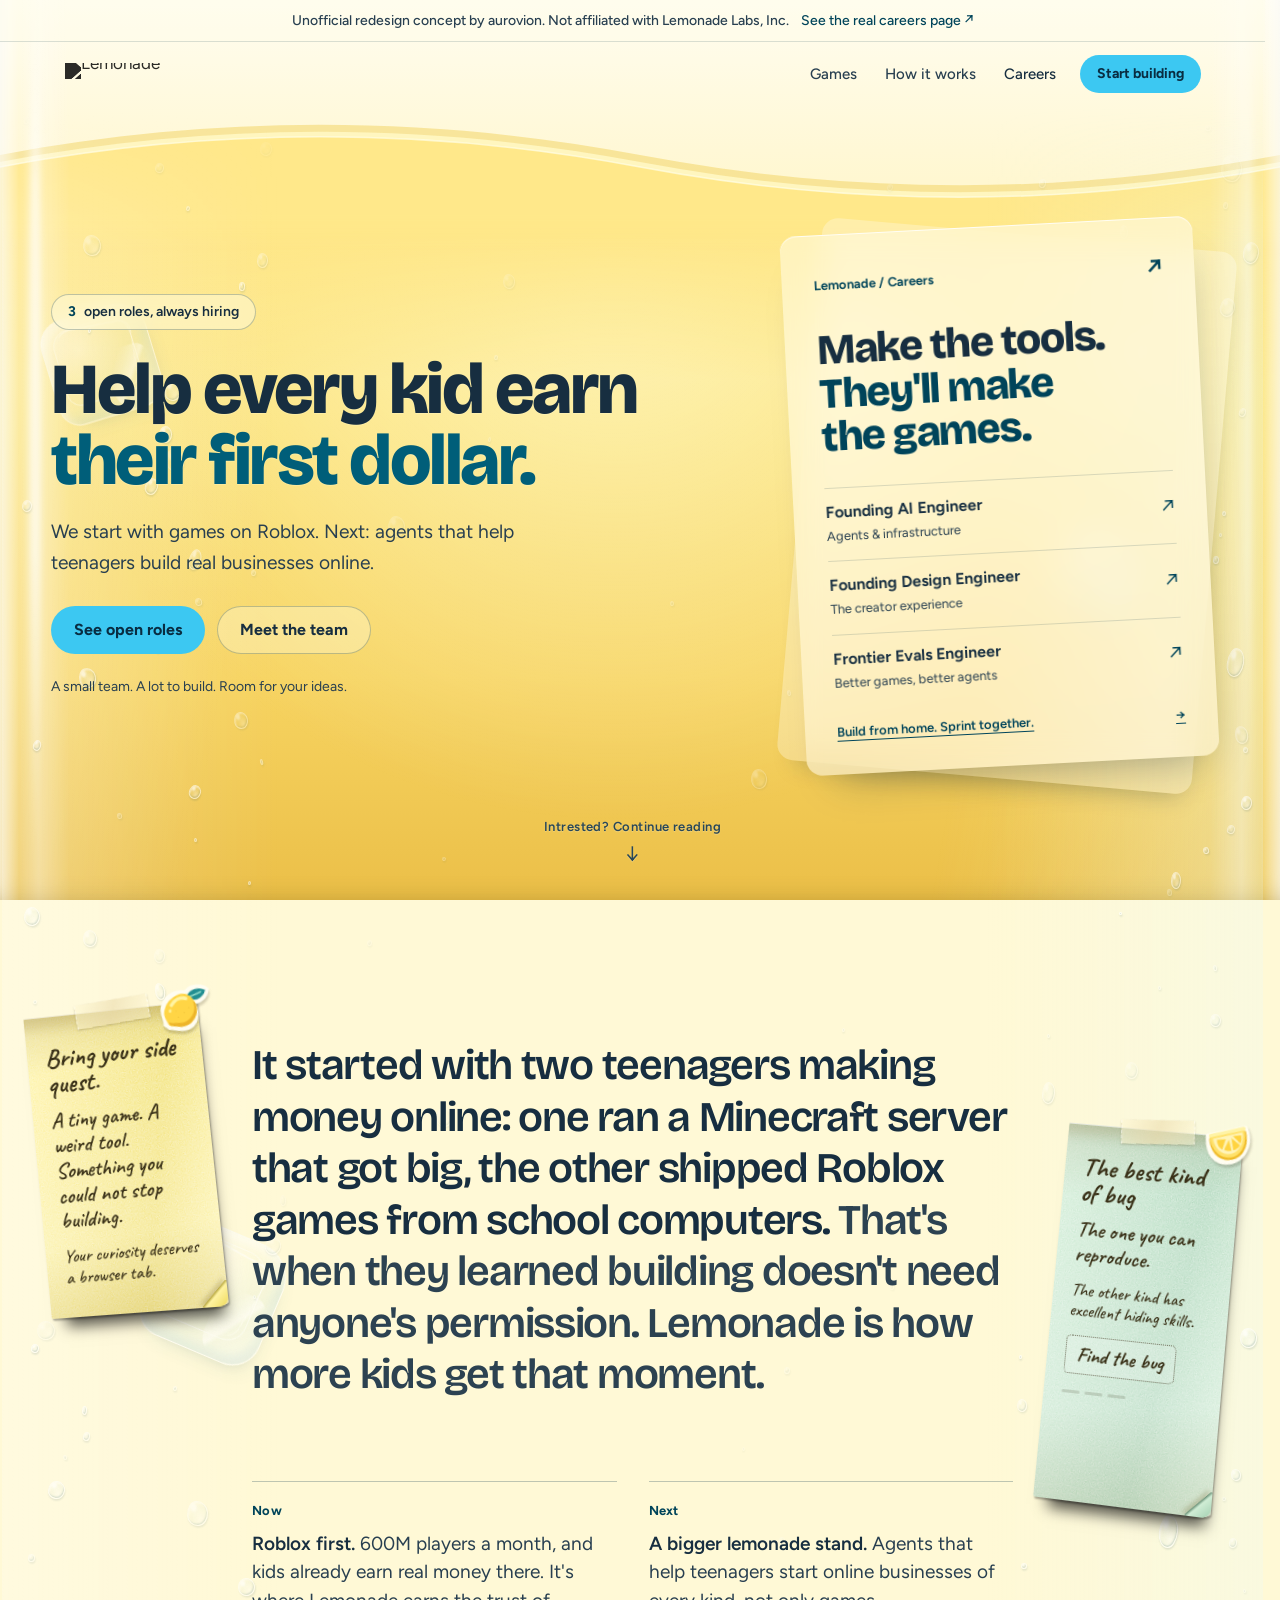
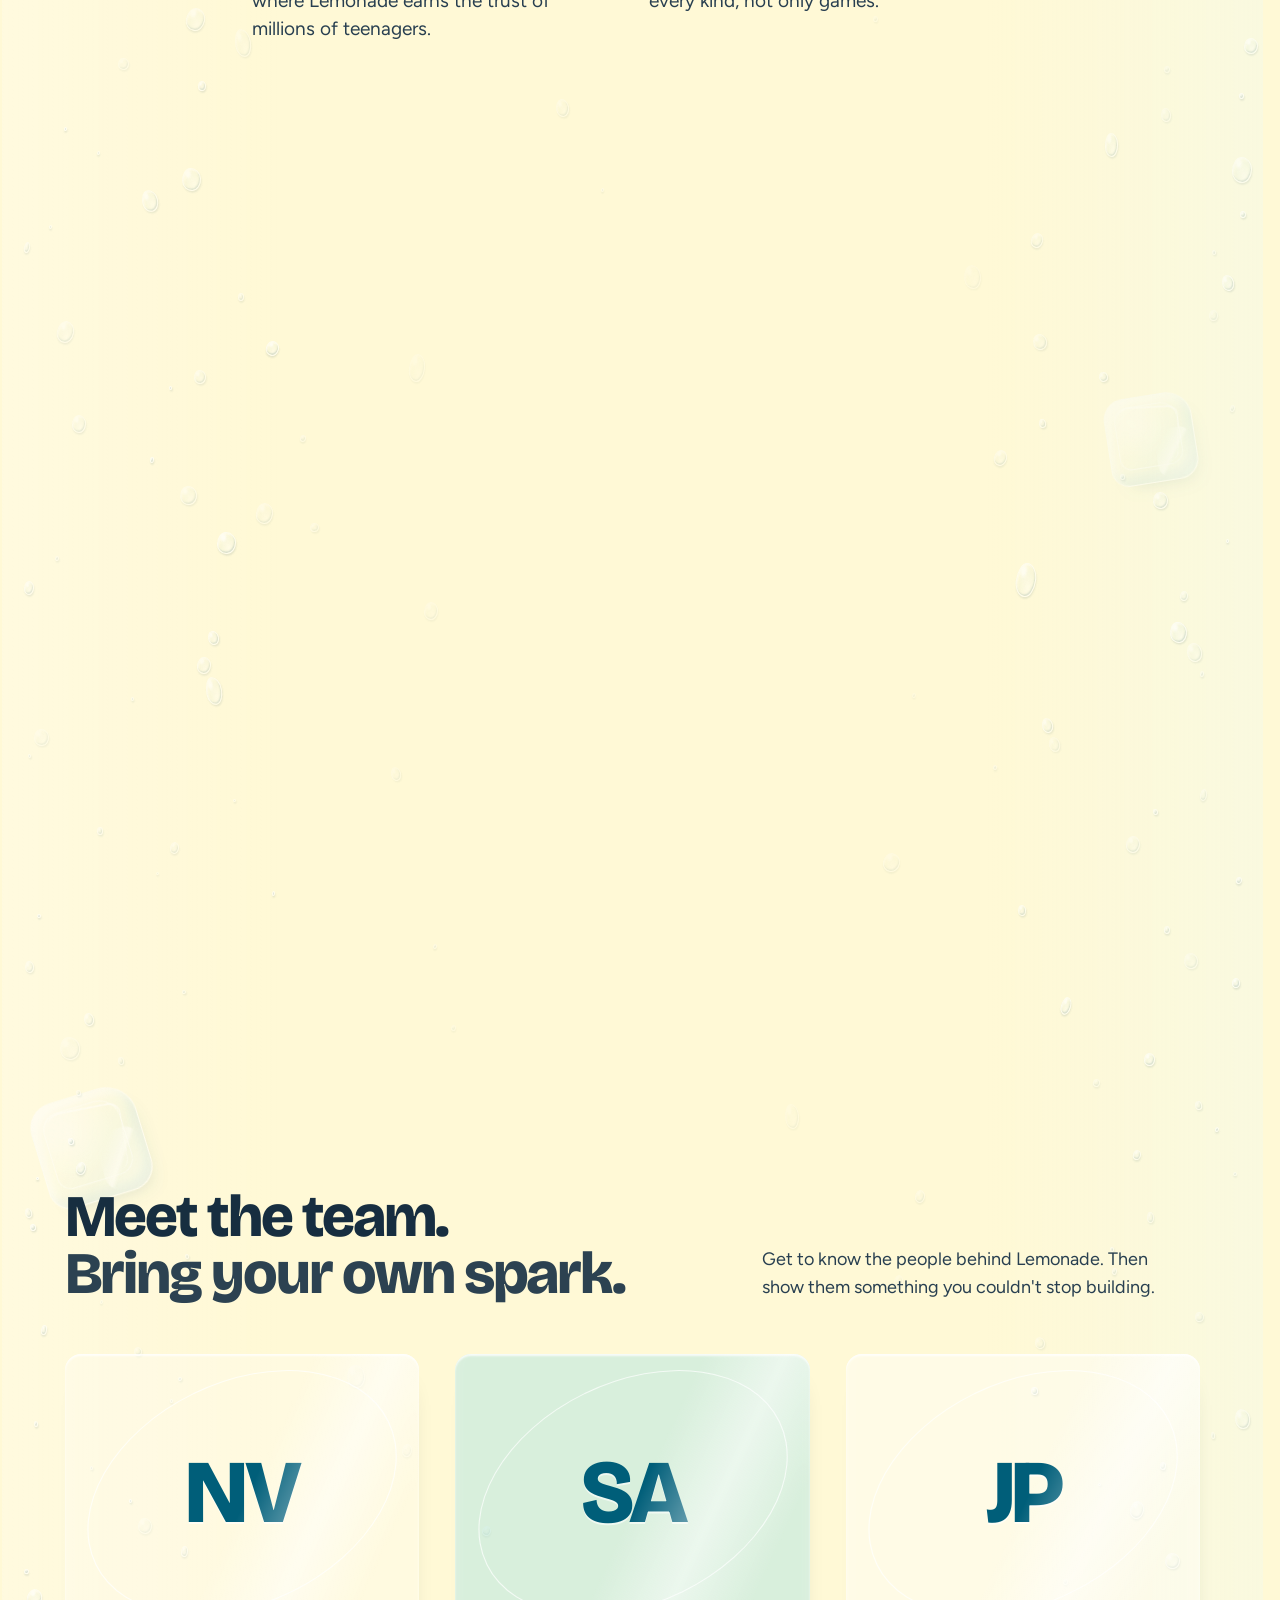
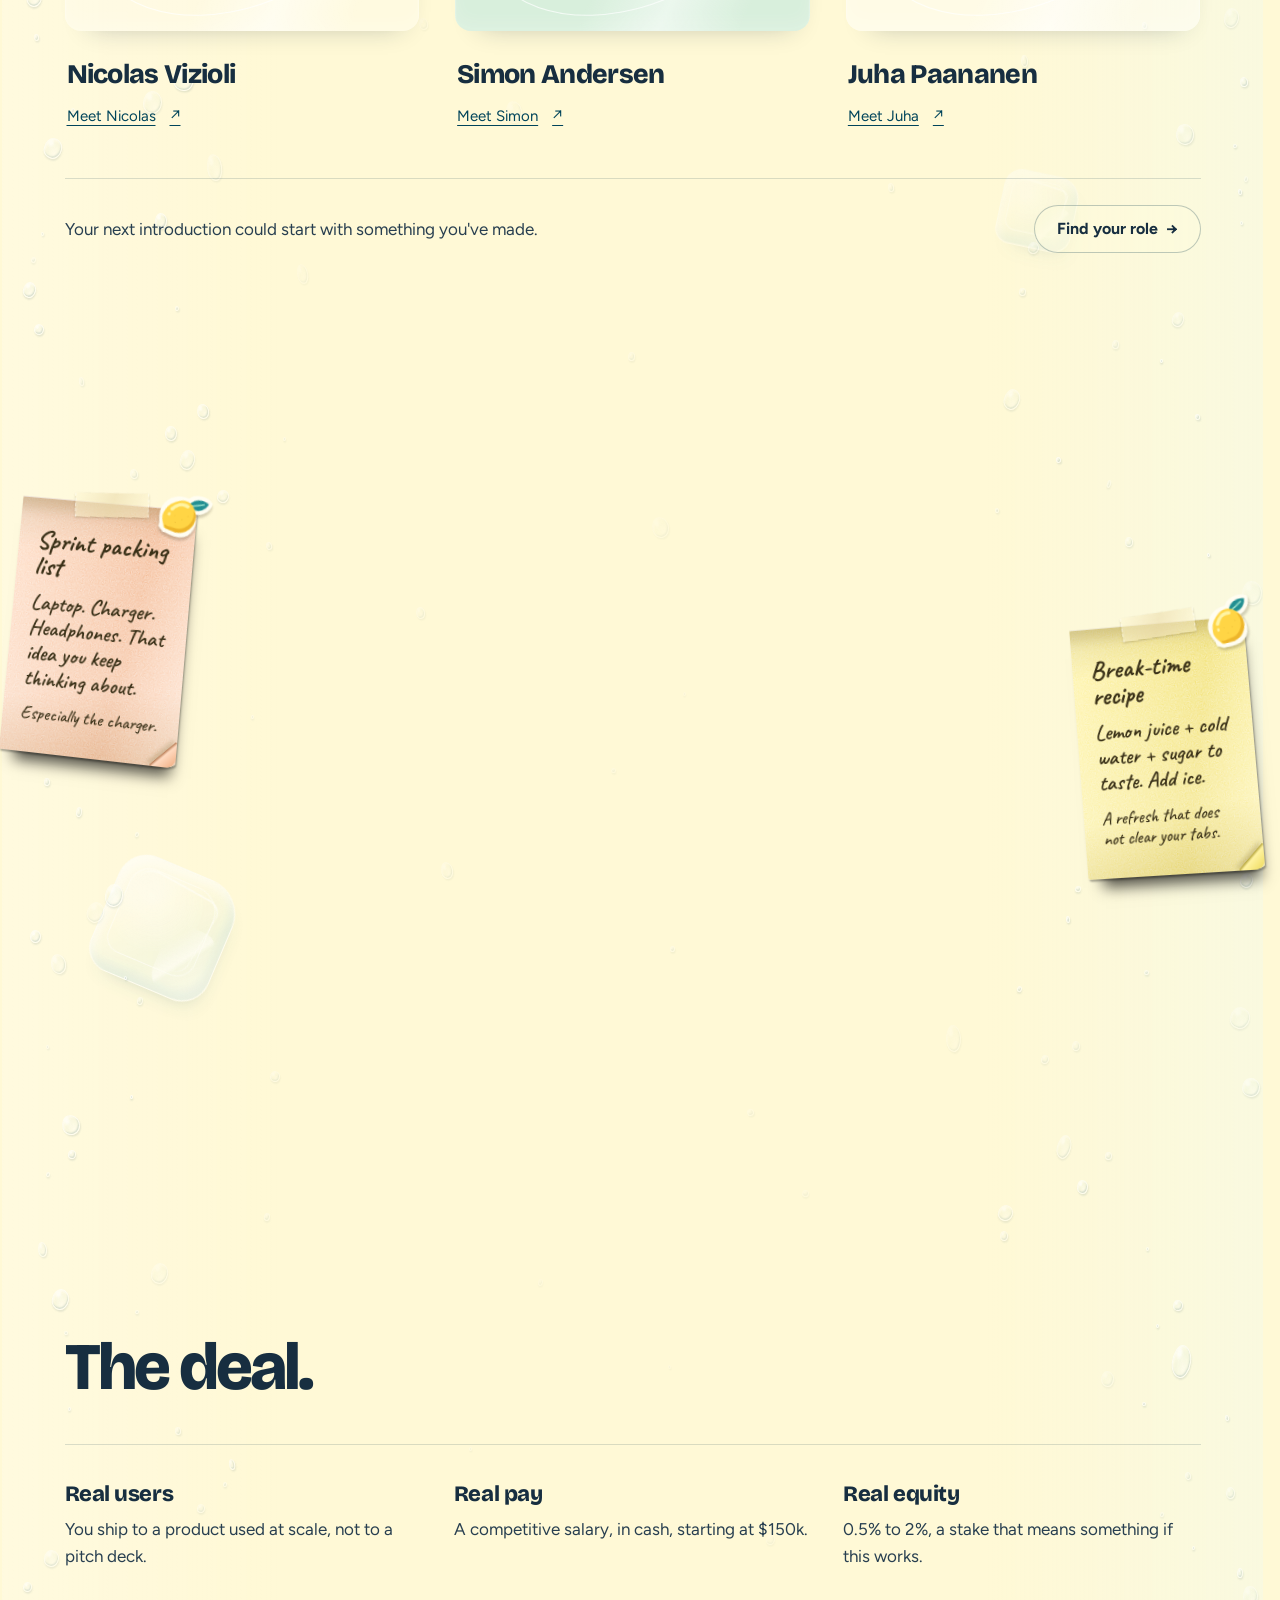
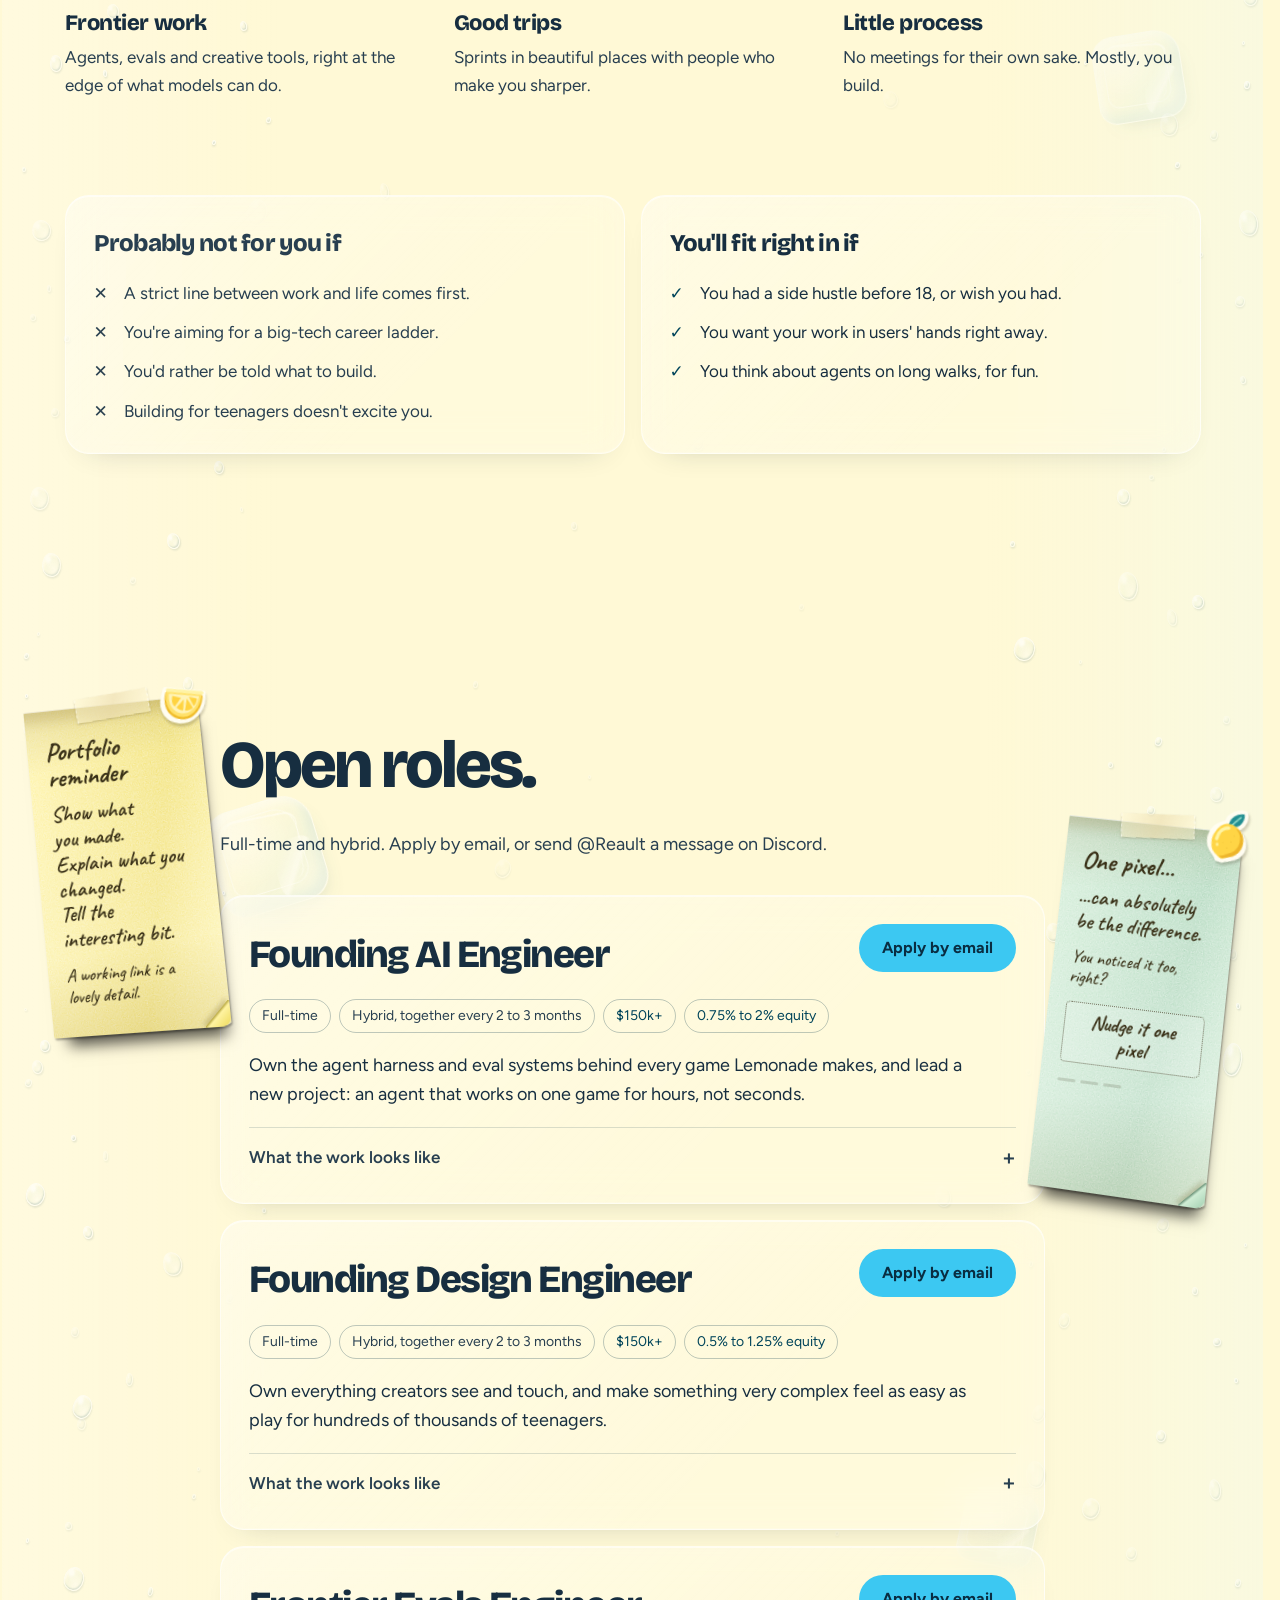
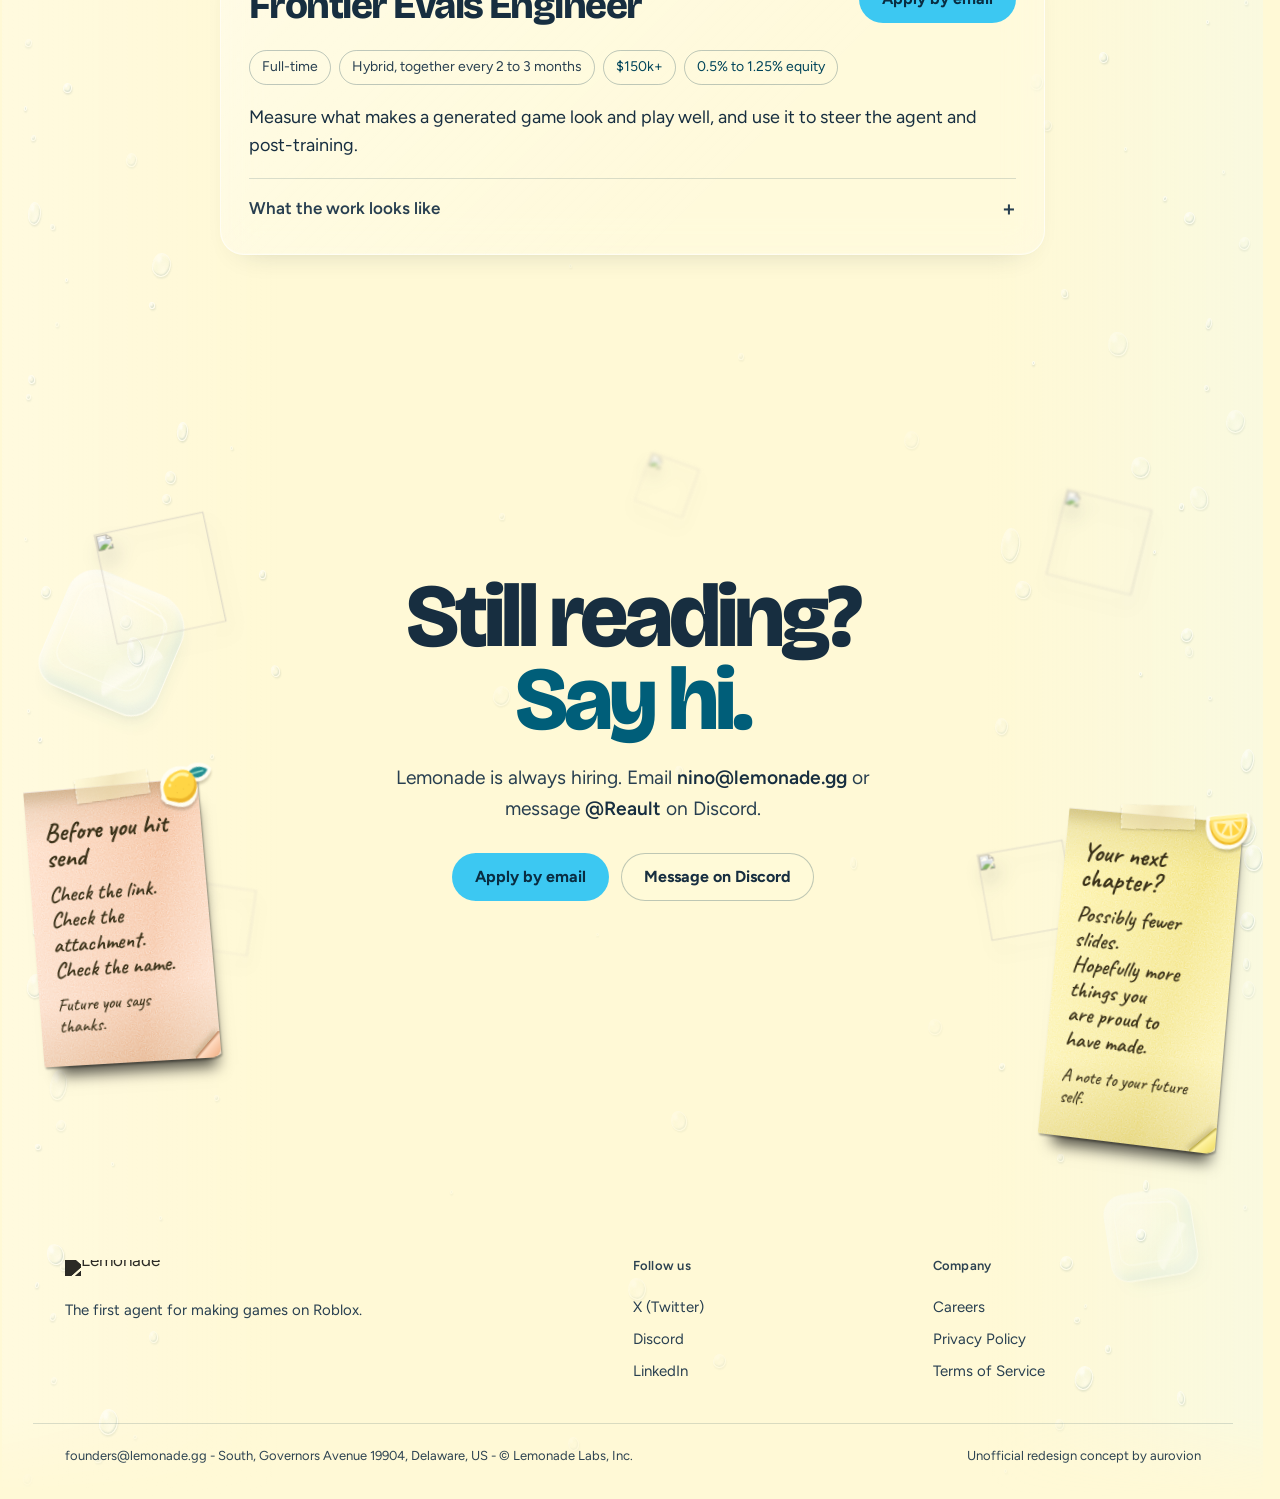
==== commit 7d8362d7: "Add files via upload" ====
--- a/careers/index.html
+++ b/careers/index.html
@@ -2,11 +2,6 @@
 <html lang="en" class="lemonade-theme careers-page">
 <!--
 Lemonade glass experiment. Scope: background and the contrast of existing surfaces.
-THESIS: the viewport is a glass of lemonade; rising bubbles replace the night sky.
-OWN-WORLD: transparent lemon yellow, cyan accents and blue ink, refracted edges, a slow liquid surface.
-STORY: the original game-building and careers content and interactions stay in place.
-FIRST VIEWPORT: the existing centered hero sits beneath a full-width liquid meniscus.
-FORM: user-selected background experiment; existing page composition is retained.
 -->
 <head>
 <meta charset="utf-8">
@@ -85,15 +80,31 @@
 <main>
   <section class="hero" id="top">
     
-    <div class="hero-inner wrap">
-      <a class="badge rise" style="--i:0" href="#roles"><b>3</b> open roles, always hiring</a>
-      <h1 class="rise" style="--i:1">Help every kid earn <span>their first dollar.</span></h1>
-      <p class="lede rise" style="--i:2">We start with games on Roblox. Next: agents that help teenagers build real businesses online.</p>
-      <div class="actions rise" style="--i:3">
-        <a class="btn btn-lemon" href="#roles">See open roles</a>
-        <a class="btn btn-ghost" href="#rhythm">How we work</a>
-      </div>
-      <a class="scroll-cue" href="#why">Meet the team below<span aria-hidden="true">&#8595;</span></a>
+    <!-- Careers stays in the shared glass: mission on the left, real openings on the right. -->
+    <div class="hero-inner wrap career-opening">
+      <div class="career-intro">
+        <a class="badge" href="#roles"><b>3</b> open roles, always hiring</a>
+        <h1>Help every kid earn <span>their first dollar.</span></h1>
+        <p class="lede">We start with games on Roblox. Next: agents that help teenagers build real businesses online.</p>
+        <div class="actions">
+          <a class="btn btn-lemon" href="#roles">See open roles</a>
+          <a class="btn btn-ghost" href="#team">Meet the team</a>
+        </div>
+        <p class="career-opening-note">A small team. A lot to build. Room for your ideas.</p>
+      </div>
+      <aside class="career-invitation" aria-labelledby="invitation-title">
+        <div class="invitation-sheet">
+          <div class="invitation-heading"><span>Lemonade / Careers</span><span aria-hidden="true">&#8599;</span></div>
+          <h2 id="invitation-title">Make the tools.<br><span>They'll make<br>the games.</span></h2>
+          <nav class="invitation-roles" aria-label="Explore an open role">
+            <a href="#role-ai"><span><strong>Founding AI Engineer</strong><small>Agents &amp; infrastructure</small></span><span aria-hidden="true">&#8599;</span></a>
+            <a href="#role-design"><span><strong>Founding Design Engineer</strong><small>The creator experience</small></span><span aria-hidden="true">&#8599;</span></a>
+            <a href="#role-evals"><span><strong>Frontier Evals Engineer</strong><small>Better games, better agents</small></span><span aria-hidden="true">&#8599;</span></a>
+          </nav>
+          <a class="invitation-footer" href="#rhythm"><span>Build from home. Sprint together.</span><span aria-hidden="true">&#8594;</span></a>
+        </div>
+      </aside>
+      <a class="scroll-cue" href="#why">Intrested? Continue reading<span aria-hidden="true">&#8595;</span></a>
     </div>
   </section>
 
@@ -111,7 +122,7 @@
       </div>
     </dl>
     </div>
-<div class="note-scatter" aria-label="Careers desk notes"><details class="note-pocket"><summary>Bring your side quest.</summary><aside class="sticky sticky-paper " style="--tilt:-6deg"><strong>Bring your side quest.</strong><p>A tiny game. A weird tool. Something you could not stop building.</p><small>Your curiosity deserves a browser tab.</small></aside></details><details class="note-pocket"><summary>The best kind of bug</summary><aside class="sticky sticky-paper sticky-mint" style="--tilt:5deg"><strong>The best kind of bug</strong><p>The one you can reproduce.</p><small>The other kind has excellent hiding skills.</small><button class="egg-button" type="button" data-egg="boss">Find the bug</button><output class="egg-result" aria-live="polite"></output></aside></details></div>
+<div class="note-scatter" aria-label="Careers desk notes"><details class="note-pocket"><summary>Bring your side quest.</summary><aside class="sticky sticky-paper " style="--tilt:-6deg"><img class="note-sticker" src="../assets/stickers/lemon.svg" alt="" aria-hidden="true" width="56" height="56" loading="lazy" decoding="async" style="--sticker-turn:12deg"><strong>Bring your side quest.</strong><p>A tiny game. A weird tool. Something you could not stop building.</p><small>Your curiosity deserves a browser tab.</small></aside></details><details class="note-pocket"><summary>The best kind of bug</summary><aside class="sticky sticky-paper sticky-mint" style="--tilt:5deg"><img class="note-sticker" src="../assets/stickers/lemon-slice.svg" alt="" aria-hidden="true" width="56" height="56" loading="lazy" decoding="async" style="--sticker-turn:-16deg"><strong>The best kind of bug</strong><p>The one you can reproduce.</p><small>The other kind has excellent hiding skills.</small><button class="egg-button" type="button" data-egg="boss">Find the bug</button><output class="egg-result" aria-live="polite"></output></aside></details></div>
   </section>
 
   <section class="section wrap" id="now">
@@ -133,6 +144,29 @@
     </div>
   </section>
 
+  <section class="section wrap team-section" id="team" aria-labelledby="team-title">
+    <div class="team-heading">
+      <h2 id="team-title">Meet the team.<br><span>Bring your own spark.</span></h2>
+      <p class="section-lede">Get to know the people behind Lemonade. Then show them something you couldn't stop building.</p>
+    </div>
+    <!-- Names and profile links: https://www.linkedin.com/company/lemonadegg/ . No inferred titles or biographies. -->
+    <div class="team-roster">
+      <article class="team-person">
+        <div class="team-monogram" aria-hidden="true"><span>NV</span></div>
+        <div class="team-person-copy"><h3>Nicolas Vizioli</h3><a href="https://www.linkedin.com/in/nicolasvizioli" target="_blank" rel="noopener">Meet Nicolas <span aria-hidden="true">&#8599;</span></a></div>
+      </article>
+      <article class="team-person">
+        <div class="team-monogram" aria-hidden="true"><span>SA</span></div>
+        <div class="team-person-copy"><h3>Simon Andersen</h3><a href="https://se.linkedin.com/in/simon-andersen-913083230" target="_blank" rel="noopener">Meet Simon <span aria-hidden="true">&#8599;</span></a></div>
+      </article>
+      <article class="team-person">
+        <div class="team-monogram" aria-hidden="true"><span>JP</span></div>
+        <div class="team-person-copy"><h3>Juha Paananen</h3><a href="https://de.linkedin.com/in/juha-paananen" target="_blank" rel="noopener">Meet Juha <span aria-hidden="true">&#8599;</span></a></div>
+      </article>
+    </div>
+    <div class="team-next"><p>Your next introduction could start with something you've made.</p><a class="btn btn-ghost" href="#roles">Find your role <span aria-hidden="true">&#8594;</span></a></div>
+  </section>
+
   <section class="section wrap career-notes-section" id="rhythm">
     <div class="reveal">
       <h2>Two weeks together, <span>six weeks heads-down.</span></h2>
@@ -151,7 +185,7 @@
       <li class="next">Japan, next</li>
       <li class="note">Every trip is paid for by the company.</li>
     </ul>
-<div class="note-scatter" aria-label="Careers desk notes"><details class="note-pocket"><summary>Sprint packing list</summary><aside class="sticky sticky-paper sticky-peach" style="--tilt:5deg"><strong>Sprint packing list</strong><p>Laptop. Charger. Headphones. That idea you keep thinking about.</p><small>Especially the charger.</small></aside></details><details class="note-pocket"><summary data-pink-recipe="Pinkade break-time recipe">Break-time recipe</summary><aside class="sticky sticky-paper " style="--tilt:-5deg"><strong data-pink-recipe="Pinkade break-time recipe">Break-time recipe</strong><p data-pink-recipe="Lemon juice + cold water + a splash of cranberry juice. Add sugar to taste, ice, and stir.">Lemon juice + cold water + sugar to taste. Add ice.</p><small data-pink-recipe="A berry-bright break. Your tabs are safe.">A refresh that does not clear your tabs.</small><button class="egg-button" type="button" data-egg="mix">Take a tiny break</button><output class="egg-result" aria-live="polite"></output></aside></details></div>
+<div class="note-scatter" aria-label="Careers desk notes"><details class="note-pocket"><summary>Sprint packing list</summary><aside class="sticky sticky-paper sticky-peach" style="--tilt:5deg"><img class="note-sticker" src="../assets/stickers/lemon.svg" alt="" aria-hidden="true" width="56" height="56" loading="lazy" decoding="async" style="--sticker-turn:19deg"><strong>Sprint packing list</strong><p>Laptop. Charger. Headphones. That idea you keep thinking about.</p><small>Especially the charger.</small></aside></details><details class="note-pocket"><summary data-pink-recipe="Pinkade break-time recipe">Break-time recipe</summary><aside class="sticky sticky-paper " style="--tilt:-5deg"><img class="note-sticker" src="../assets/stickers/lemon.svg" alt="" aria-hidden="true" width="56" height="56" loading="lazy" decoding="async" style="--sticker-turn:-9deg"><strong data-pink-recipe="Pinkade break-time recipe">Break-time recipe</strong><p data-pink-recipe="Lemon juice + cold water + a splash of cranberry juice. Add sugar to taste and plenty of ice.">Lemon juice + cold water + sugar to taste. Add ice.</p><small data-pink-recipe="A berry-bright break. Your tabs are safe.">A refresh that does not clear your tabs.</small></aside></details></div>
   </section>
 
   <section class="section wrap" id="deal">
@@ -193,7 +227,7 @@
       <p class="section-lede">Full-time and hybrid. Apply by email, or send @Reault a message on Discord.</p>
     </div>
     <div class="roles">
-      <article class="role reveal">
+      <article class="role reveal" id="role-ai">
         <div class="role-top">
           <div>
             <h3>Founding AI Engineer</h3>
@@ -237,7 +271,7 @@
         </details>
       </article>
 
-      <article class="role reveal">
+      <article class="role reveal" id="role-design">
         <div class="role-top">
           <div>
             <h3>Founding Design Engineer</h3>
@@ -280,7 +314,7 @@
         </details>
       </article>
 
-      <article class="role reveal">
+      <article class="role reveal" id="role-evals">
         <div class="role-top">
           <div>
             <h3>Frontier Evals Engineer</h3>
@@ -324,17 +358,17 @@
         </details>
       </article>
     </div>
-<div class="note-scatter" aria-label="Careers desk notes"><details class="note-pocket"><summary>Portfolio reminder</summary><aside class="sticky sticky-paper " style="--tilt:-6deg"><strong>Portfolio reminder</strong><p>Show what you made.<br>Explain what you changed.<br>Tell the interesting bit.</p><small>A working link is a lovely detail.</small></aside></details><details class="note-pocket"><summary>One pixel...</summary><aside class="sticky sticky-paper sticky-mint" style="--tilt:6deg"><strong>One pixel...</strong><p>...can absolutely be the difference.</p><small>You noticed it too, right?</small><button class="egg-button" type="button" data-egg="berry">Nudge it one pixel</button><output class="egg-result" aria-live="polite"></output></aside></details></div>
+<div class="note-scatter" aria-label="Careers desk notes"><details class="note-pocket"><summary>Portfolio reminder</summary><aside class="sticky sticky-paper " style="--tilt:-6deg"><img class="note-sticker" src="../assets/stickers/lemon-slice.svg" alt="" aria-hidden="true" width="56" height="56" loading="lazy" decoding="async" style="--sticker-turn:12deg"><strong>Portfolio reminder</strong><p>Show what you made.<br>Explain what you changed.<br>Tell the interesting bit.</p><small>A working link is a lovely detail.</small></aside></details><details class="note-pocket"><summary>One pixel...</summary><aside class="sticky sticky-paper sticky-mint" style="--tilt:6deg"><img class="note-sticker" src="../assets/stickers/lemon.svg" alt="" aria-hidden="true" width="56" height="56" loading="lazy" decoding="async" style="--sticker-turn:-16deg"><strong>One pixel...</strong><p>...can absolutely be the difference.</p><small>You noticed it too, right?</small><button class="egg-button" type="button" data-egg="berry">Nudge it one pixel</button><output class="egg-result" aria-live="polite"></output></aside></details></div>
   </section>
 
   <section class="finale career-notes-section" id="apply">
     
 <div class="gems" aria-hidden="true">
-      <img class="g1" src="https://lemonade.gg/_next/image?url=%2Fvisuals%2Fgems%2F1.webp&w=256&q=75" alt="" loading="lazy">
-      <img class="g2" src="https://lemonade.gg/_next/image?url=%2Fvisuals%2Fgems%2F6.webp&w=256&q=75" alt="" loading="lazy">
-      <img class="g3" src="https://lemonade.gg/_next/image?url=%2Fvisuals%2Fgems%2F2.webp&w=128&q=75" alt="" loading="lazy">
-      <img class="g4" src="https://lemonade.gg/_next/image?url=%2Fvisuals%2Fgems%2F5.webp&w=128&q=75" alt="" loading="lazy">
-      <img class="g5" src="https://lemonade.gg/_next/image?url=%2Fvisuals%2Fgems%2F4.webp&w=128&q=75" alt="" loading="lazy">
+      <span class="coin g1" data-depth="1.3"><span class="coin-visual"><img src="https://lemonade.gg/_next/image?url=%2Fvisuals%2Fgems%2F1.webp&w=256&q=75" alt="" loading="lazy"></span></span>
+      <span class="coin g2" data-depth="0.6"><span class="coin-visual"><img src="https://lemonade.gg/_next/image?url=%2Fvisuals%2Fgems%2F6.webp&w=256&q=75" alt="" loading="lazy"></span></span>
+      <span class="coin g3" data-depth="0.45"><span class="coin-visual"><img src="https://lemonade.gg/_next/image?url=%2Fvisuals%2Fgems%2F2.webp&w=128&q=75" alt="" loading="lazy"></span></span>
+      <span class="coin g4" data-depth="1.05"><span class="coin-visual"><img src="https://lemonade.gg/_next/image?url=%2Fvisuals%2Fgems%2F5.webp&w=128&q=75" alt="" loading="lazy"></span></span>
+      <span class="coin g5" data-depth="0.3"><span class="coin-visual"><img src="https://lemonade.gg/_next/image?url=%2Fvisuals%2Fgems%2F4.webp&w=128&q=75" alt="" loading="lazy"></span></span>
     </div>
     <div class="wrap finale-inner reveal">
       <h2>Still reading? <span>Say hi.</span></h2>
@@ -344,7 +378,7 @@
         <a class="btn btn-ghost" href="https://discord.gg/7btEPHUF4S" target="_blank" rel="noopener">Message on Discord</a>
       </div>
     </div>
-<div class="note-scatter" aria-label="Careers desk notes"><details class="note-pocket"><summary>Before you hit send</summary><aside class="sticky sticky-paper sticky-peach" style="--tilt:-5deg"><strong>Before you hit send</strong><p>Check the link.<br>Check the attachment.<br>Check the name.</p><small>Future you says thanks.</small></aside></details><details class="note-pocket"><summary>Your next chapter?</summary><aside class="sticky sticky-paper " style="--tilt:5deg"><strong>Your next chapter?</strong><p>Possibly fewer slides.<br>Hopefully more things you are proud to have made.</p><small>A note to your future self.</small></aside></details></div>
+<div class="note-scatter" aria-label="Careers desk notes"><details class="note-pocket"><summary>Before you hit send</summary><aside class="sticky sticky-paper sticky-peach" style="--tilt:-5deg"><img class="note-sticker" src="../assets/stickers/lemon.svg" alt="" aria-hidden="true" width="56" height="56" loading="lazy" decoding="async" style="--sticker-turn:19deg"><strong>Before you hit send</strong><p>Check the link.<br>Check the attachment.<br>Check the name.</p><small>Future you says thanks.</small></aside></details><details class="note-pocket"><summary>Your next chapter?</summary><aside class="sticky sticky-paper " style="--tilt:5deg"><img class="note-sticker" src="../assets/stickers/lemon-slice.svg" alt="" aria-hidden="true" width="56" height="56" loading="lazy" decoding="async" style="--sticker-turn:-9deg"><strong>Your next chapter?</strong><p>Possibly fewer slides.<br>Hopefully more things you are proud to have made.</p><small>A note to your future self.</small></aside></details></div>
   </section>
 </main>
 
--- a/glass.css
+++ b/glass.css
@@ -308,3 +308,151 @@
 
 /* A carried-over drink appears settled immediately on the destination page. */
 .restoring-glass .liquid-body::after, .restoring-glass .liquid-surface svg, .restoring-glass .glass-air, .restoring-glass .surface-fill, .restoring-glass .nav, .restoring-glass .concept-bar, .restoring-glass .tile-card::after { transition: none; }
+
+/* Careers opening: an invitation to build, with real links to every opening. */
+.lemonade-theme.careers-page .hero { padding-bottom: 0; }
+.lemonade-theme.careers-page .hero-inner.career-opening { max-width: 1344px; min-height: calc(100svh - var(--opening-offset, 104px)); display: grid; grid-template-columns: minmax(0, 1.28fr) minmax(310px, .82fr); gap: clamp(32px, 5vw, 84px); align-items: center; align-content: center; justify-items: stretch; padding: clamp(78px, 10vh, 140px) clamp(24px, 4vw, 64px) 104px; text-align: left; pointer-events: auto; }
+.career-intro { min-width: 0; }
+.lemonade-theme.careers-page .career-intro h1 { font-size: clamp(3.3rem, 5.6vw, 5.3rem); line-height: .98; letter-spacing: -.035em; margin-top: 24px; }
+.career-intro .lede { max-width: 39ch; }
+.lemonade-theme.careers-page .career-intro .actions { justify-content: flex-start; margin-top: 28px; }
+.career-opening-note { font-size: 14px; margin-top: 22px; color: var(--muted); }
+.career-invitation { position: relative; isolation: isolate; margin: 12px 8px; }
+.career-invitation::before { content: ''; position: absolute; inset: 8px -9px -12px 6px; background: rgb(255 255 255 / .28); border-radius: 16px; transform: rotate(5deg); box-shadow: 5px 18px 24px -16px rgb(23 46 64 / .25); }
+.invitation-sheet { position: relative; padding: clamp(22px, 2.5vw, 34px); border-radius: 16px; background: rgb(255 255 255 / .46); backdrop-filter: blur(18px) saturate(115%); -webkit-backdrop-filter: blur(18px) saturate(115%); box-shadow: inset 0 1px 0 rgb(255 255 255 / .82), 8px 25px 40px -24px rgb(23 46 64 / .4); rotate: -3deg; }
+.invitation-heading { display: flex; align-items: center; justify-content: space-between; gap: 12px; font-size: 13px; font-weight: 650; color: var(--aqua); }
+.invitation-heading > :last-child { font-size: 24px; }
+.careers-page .invitation-sheet h2 { margin-block: 24px 28px; font-size: clamp(2rem, 3.3vw, 2.8rem); line-height: 1.03; letter-spacing: -.03em; }
+.invitation-sheet h2 span { color: var(--aqua); }
+.invitation-roles { display: grid; }
+.invitation-roles a { display: flex; justify-content: space-between; align-items: center; gap: 14px; padding: 14px 0; border-top: 1px solid var(--line); transition: color .18s ease; }
+.invitation-roles a > :last-child { color: var(--aqua); font-size: 20px; transition: transform .2s var(--ease); }
+.invitation-roles strong, .invitation-roles small { display: block; }
+.invitation-roles strong { font-size: 16px; font-weight: 650; line-height: 1.3; }
+.invitation-roles small { font-size: 13px; color: var(--muted); margin-top: 3px; }
+.invitation-roles a:hover, .invitation-roles a:focus-visible { color: var(--aqua); }
+.invitation-roles a:hover > :last-child { transform: translate(2px, -2px); }
+.invitation-footer { display: flex; align-items: center; justify-content: space-between; gap: 12px; margin-top: 14px; font-size: 13px; font-weight: 600; color: var(--aqua); text-decoration: underline; text-underline-offset: 4px; }
+@media (prefers-reduced-motion: no-preference) {
+  .career-invitation .invitation-sheet { animation: invitation-float 7s ease-in-out infinite alternate; animation-play-state: paused; }
+  .hero.is-in-view .invitation-sheet { animation-play-state: running; }
+  .career-invitation:hover .invitation-sheet, .career-invitation:focus-within .invitation-sheet, .scene-paused .career-invitation .invitation-sheet { animation-play-state: paused; }
+}
+@keyframes invitation-float { from { translate: 0 3px; } to { translate: 0 -5px; } }
+/* Names are readable without images or animation; monograms do not impersonate portraits. */
+.team-heading { display: grid; grid-template-columns: 1.2fr .8fr; gap: 40px; align-items: end; }
+.team-heading .section-lede { margin: 0; max-width: 34ch; }
+.careers-page .team-heading h2 { font-size: clamp(2.5rem, 4.6vw, 4rem); letter-spacing: -.035em; }
+.team-roster { display: grid; grid-template-columns: repeat(3, minmax(0, 1fr)); gap: clamp(20px, 3vw, 36px); margin-top: 52px; }
+.team-person { min-width: 0; }
+.team-monogram { position: relative; display: grid; place-items: center; aspect-ratio: 1.28; overflow: hidden; border-radius: 16px; background: rgb(255 255 255 / .24); box-shadow: inset 0 2px 2px rgb(255 255 255 / .8), inset 0 -8px 16px rgb(255 255 255 / .16), 4px 16px 26px -22px rgb(23 46 64 / .32); }
+.team-monogram::before { content: ''; position: absolute; inset: 10%; border: 1px solid rgb(255 255 255 / .7); border-radius: 50%; transform: rotate(-26deg) scaleX(1.15); }
+.team-monogram::after { content: ''; position: absolute; width: 42%; height: 140%; right: 4%; top: -20%; background: linear-gradient(90deg, transparent, rgb(255 255 255 / .5), transparent); transform: rotate(25deg); }
+.team-monogram span { font: 800 clamp(3.6rem, 7vw, 6rem)/1 var(--display); letter-spacing: -.04em; color: #005e79; text-shadow: 0 2px 0 rgb(255 255 255 / .6); }
+.team-person:nth-child(2) .team-monogram { background-color: rgb(60 200 242 / .2); }
+.team-person:nth-child(3) .team-monogram { background-color: rgb(255 255 255 / .4); }
+.team-person-copy { padding: 22px 2px 0; }
+.team-person h3 { font-size: clamp(1.35rem, 2.1vw, 1.8rem); letter-spacing: -.025em; }
+.team-person a { display: inline-flex; gap: 14px; align-items: center; padding-block: 8px; color: var(--aqua); font-size: 15px; text-decoration: underline; text-underline-offset: 4px; }
+.team-next { display: flex; justify-content: space-between; align-items: center; gap: 24px; margin-top: 42px; padding-top: 26px; border-top: 1px solid var(--line); }
+.team-next p { max-width: 48ch; color: var(--muted); }
+@supports not ((backdrop-filter: blur(1px)) or (-webkit-backdrop-filter: blur(1px))) { .invitation-sheet { background: rgb(255 255 255 / .8); } }
+@media (max-width: 900px) {
+  .lemonade-theme.careers-page .hero-inner.career-opening { grid-template-columns: minmax(0, 1fr); max-width: 700px; gap: 40px; padding-top: 72px; padding-bottom: 88px; }
+  .career-intro { text-align: center; }
+  .career-intro .lede { margin-inline: auto; }
+  .lemonade-theme.careers-page .career-intro .actions { justify-content: center; }
+  .career-invitation { width: min(440px, 100%); margin: 0 auto; }
+  .invitation-sheet { rotate: -1.5deg; }
+  .careers-page .invitation-sheet h2 { font-size: 2rem; margin-block: 18px; }
+  .team-heading { grid-template-columns: 1fr; gap: 22px; }
+  .team-heading .section-lede { max-width: 50ch; }
+}
+@media (max-width: 580px) {
+  .lemonade-theme.careers-page .hero-inner.career-opening { padding-inline: 20px; }
+  .lemonade-theme.careers-page .career-intro h1 { font-size: clamp(2.7rem, 10vw, 3.6rem); }
+  .career-intro .badge { height: auto; min-height: 36px; font-size: 13px; padding: 7px 12px; }
+  .team-roster { grid-template-columns: 1fr; gap: 28px; margin-top: 34px; }
+  .team-person { display: grid; grid-template-columns: 112px minmax(0, 1fr); gap: 20px; align-items: center; }
+  .team-monogram { aspect-ratio: 1; }
+  .team-monogram span { font-size: 2.5rem; }
+  .team-person-copy { padding: 0; }
+  .team-person h3 { font-size: 1.25rem; }
+  .team-next { align-items: flex-start; flex-direction: column; }
+}
+/* Finale coins share the hero cards' submerged depth, with fixed hover areas. */
+.lemonade-theme .finale .gems { position: absolute; inset: 0; z-index: 0; pointer-events: none; }
+.lemonade-theme .finale .coin { position: absolute; width: var(--s); aspect-ratio: 1; perspective: 1000px; pointer-events: auto; --coin-z: -90px; --coin-blur: .55px; --coin-opacity: .86; }
+.lemonade-theme .finale .coin-visual { display: block; width: 100%; height: 100%; pointer-events: none; transform: translate3d(var(--px, 0px), var(--py, 0px), var(--coin-z)) rotate(var(--rot)); filter: blur(var(--coin-blur)) saturate(.82) sepia(.16) hue-rotate(0deg); opacity: var(--coin-opacity); transition: transform .5s var(--ease), filter .35s ease, opacity .35s ease; }
+.lemonade-theme .finale .coin img { position: static; display: block; width: 100%; height: 100%; object-fit: contain; transform: none; rotate: none; translate: none; animation: none; filter: drop-shadow(3px 14px 10px rgb(23 46 64 / .2)); pointer-events: none; }
+.lemonade-theme .finale .g1 { --s: 118px; --coin-z: -50px; --coin-blur: .3px; --coin-opacity: .92; }
+.lemonade-theme .finale .g2 { --s: 104px; --coin-z: -180px; --coin-blur: 1.1px; --coin-opacity: .76; }
+.lemonade-theme .finale .g3 { --s: 84px; --coin-z: -260px; --coin-blur: 1.65px; --coin-opacity: .62; }
+.lemonade-theme .finale .g4 { --s: 96px; --coin-z: -95px; --coin-blur: .55px; --coin-opacity: .86; }
+.lemonade-theme .finale .g5 { --s: 68px; --coin-z: -320px; --coin-blur: 2px; --coin-opacity: .54; }
+.lemonade-theme.pink-lemonade .finale .coin-visual { filter: blur(var(--coin-blur)) saturate(.82) sepia(.2) hue-rotate(-40deg); }
+.lemonade-theme.pink-mixing .finale .coin-visual { transition: transform .5s var(--ease), filter 6.8s ease, opacity .35s ease; }
+.lemonade-theme.pink-resetting .finale .coin-visual { transition: transform .5s var(--ease), filter 1.6s cubic-bezier(.22, 1, .36, 1), opacity .35s ease; }
+@media (prefers-reduced-motion: no-preference) {
+  .lemonade-theme .finale .coin-visual { animation: card-suspend 8s ease-in-out calc(var(--n, 0) * -1.3s) infinite alternate; animation-play-state: paused; }
+  .lemonade-theme .finale.is-in-view .coin-visual { animation-play-state: running; }
+  .lemonade-theme.scene-paused .finale .coin-visual { animation-play-state: paused; }
+}
+@media (hover: hover) and (pointer: fine) {
+  .lemonade-theme .finale .coin:hover { z-index: 1; }
+  .lemonade-theme .finale .coin:hover .coin-visual { transform: translate3d(0, 0, 0) rotate(var(--rot)); filter: none; opacity: 1; animation-play-state: paused; transition: transform .5s var(--ease), filter .25s ease, opacity .25s ease; }
+}
+@media (hover: none) {
+  .lemonade-theme .finale .coin .coin-visual { filter: none; opacity: .9; }
+}
+@media (max-width: 700px) {
+  .lemonade-theme .finale .g1 { --s: 68px; }
+  .lemonade-theme .finale .g2 { --s: 62px; }
+}
+@media (prefers-reduced-motion: reduce) {
+  .lemonade-theme .finale .coin-visual { animation: none !important; transition: none !important; transform: rotate(var(--rot)) !important; filter: none !important; opacity: .9; }
+  .invitation-roles a, .invitation-roles a > :last-child { transition: none; }
+}
+.restoring-glass .finale .coin-visual { transition: none; }
+/* Slightly irregular dotted outlines read like ink on the paper. */
+.lemonade-theme .sticky .egg-button { border: 1.5px dotted rgb(57 48 23 / .65); border-width: 1.5px 1.8px 1.7px 1.4px; border-radius: 6px 4px 8px 3px / 4px 7px 4px 8px; box-shadow: none; background: rgb(255 255 255 / .16); }
+.lemonade-theme .sticky .egg-button:hover { background: rgb(255 255 255 / .36); }
+.lemonade-theme .sticky .egg-button:active { background: rgb(255 255 255 / .48); }
+/* Die-cut stickers overlap the paper edge, leaving the written content clear. */
+.lemonade-theme .sticky > .note-sticker { position: absolute; z-index: 1; top: -23px; right: -15px; width: 56px; height: 56px; max-width: none; object-fit: contain; rotate: var(--sticker-turn, 12deg); filter: drop-shadow(1px 3px 1px rgb(57 48 23 / .21)); pointer-events: none; user-select: none; }
+/* These source images include large transparent margins: anchor to the visible paper. */
+.lemonade-theme .sticky-original > .note-sticker { top: var(--sticker-y, 20%); left: var(--sticker-x, 61%); right: auto; width: 24%; height: auto; aspect-ratio: 1; translate: -50% -50%; }
+@media (max-width: 580px) { .lemonade-theme .sticky-paper > .note-sticker { width: 48px; height: 48px; top: -20px; right: -9px; } }
+/* Exterior water beads: stronger at the edges, quiet behind the page content. */
+/* Document-attached: droplets pass naturally with the content as the visitor scrolls.
+   The 2px inset contains the small fizz shake without creating page overflow. */
+.glass-condensation { position: absolute; inset: var(--opening-offset, 104px) 2px 2px; z-index: -1; pointer-events: none; overflow: hidden; mask-image: linear-gradient(transparent, #000 140px, #000 calc(100% - 80px), transparent); -webkit-mask-image: linear-gradient(transparent, #000 140px, #000 calc(100% - 80px), transparent); }
+.glass-condensation::before { content: ''; position: absolute; inset: 0; background: linear-gradient(90deg, rgb(255 255 255 / .22), transparent 22% 78%, rgb(232 251 255 / .24)); }
+.dew-drop { position: absolute; left: var(--dew-x); top: var(--dew-y); width: var(--dew-size); height: var(--dew-height); opacity: var(--dew-opacity); rotate: var(--dew-angle); border: .7px solid rgb(255 255 255 / .74); border-radius: 46% 54% 48% 52% / 57% 48% 52% 43%; background: radial-gradient(ellipse at 31% 23%, rgb(255 255 255 / .95) 0 9%, rgb(255 255 255 / .15) 24%, transparent 42%), radial-gradient(ellipse at 64% 74%, rgb(255 255 255 / .54), rgb(172 219 229 / .1) 50%, transparent 72%); box-shadow: inset -.8px -1.5px 1.4px rgb(27 81 99 / .22), inset .8px 1.2px 1.6px rgb(255 255 255 / .78), .6px 1.7px 1.6px rgb(32 74 87 / .16); }
+@media (max-width: 760px) { .dew-drop:nth-child(3n) { display: none; } .glass-condensation { opacity: .75; } }
+/* Shake UI groups in phase with the glass, without replacing child hover, float,
+   reveal, or note-sway animations. The sticky navigation's outer box stays anchored. */
+@media (prefers-reduced-motion: no-preference) {
+  .fizz-active body { overflow-x: clip; }
+  .fizz-active :is(.glass-condensation, .bubble-field, .ice-offset, .surface-viewport, main > section, .nav > .wrap, .concept-bar > *, .footer) { animation: fizz-shiver 8s linear var(--fizz-shake-delay, 0ms) both; }
+  .scene-paused :is(.glass-condensation, .bubble-field, .ice-offset, .surface-viewport, main > section, .nav > .wrap, .concept-bar > *, .footer) { animation-play-state: paused; }
+}
+@keyframes fizz-shiver {
+  0%, 100% { translate: 0 0; }
+  3% { translate: .8px -.4px; }
+  5% { translate: -1.3px .6px; }
+  8% { translate: 1.2px .3px; }
+  11% { translate: -.9px -.5px; }
+  16% { translate: 1.1px .4px; }
+  20% { translate: -.8px .5px; }
+  25% { translate: 1.3px -.4px; }
+  31% { translate: -1.1px .3px; }
+  36% { translate: .9px -.5px; }
+  42% { translate: -.8px .4px; }
+  49% { translate: 1px -.3px; }
+  56% { translate: -.8px .3px; }
+  63% { translate: .7px -.3px; }
+  70% { translate: -.6px .2px; }
+  78% { translate: .5px -.2px; }
+  87% { translate: -.3px .1px; }
+}
